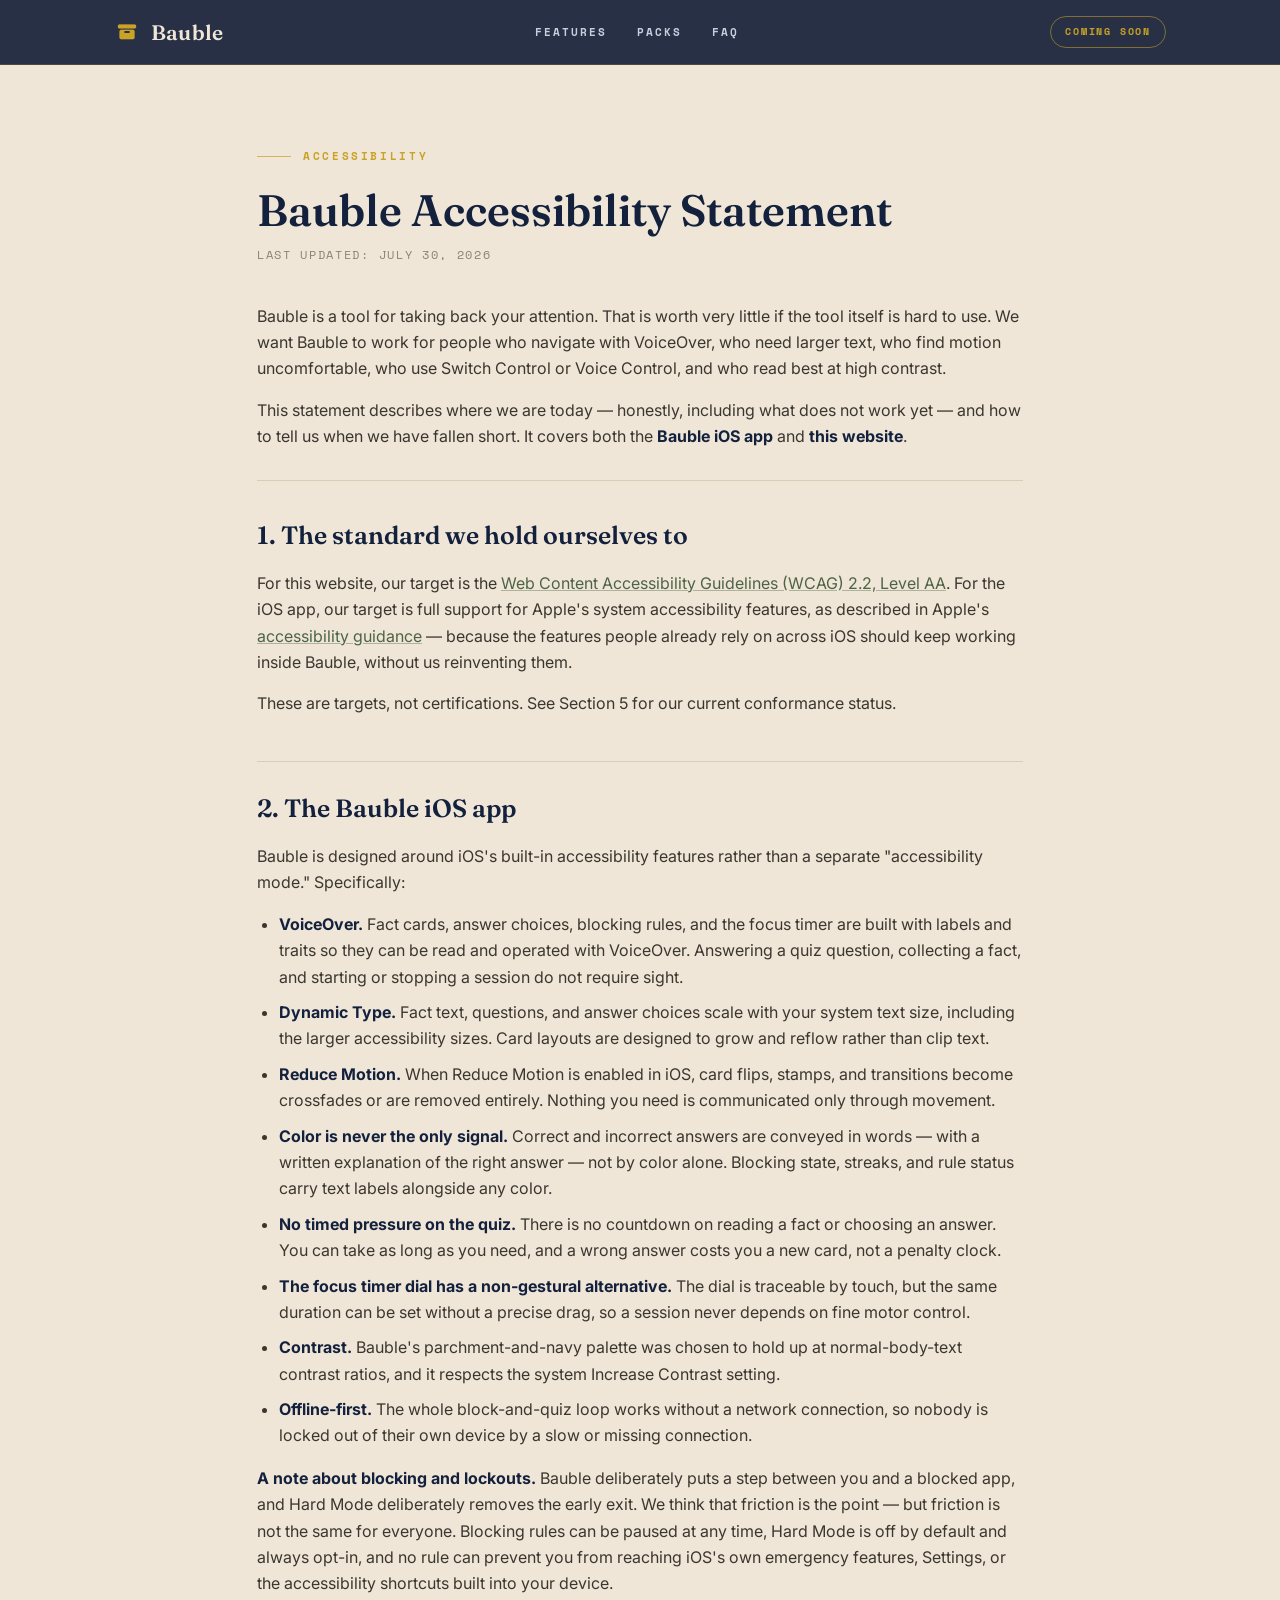
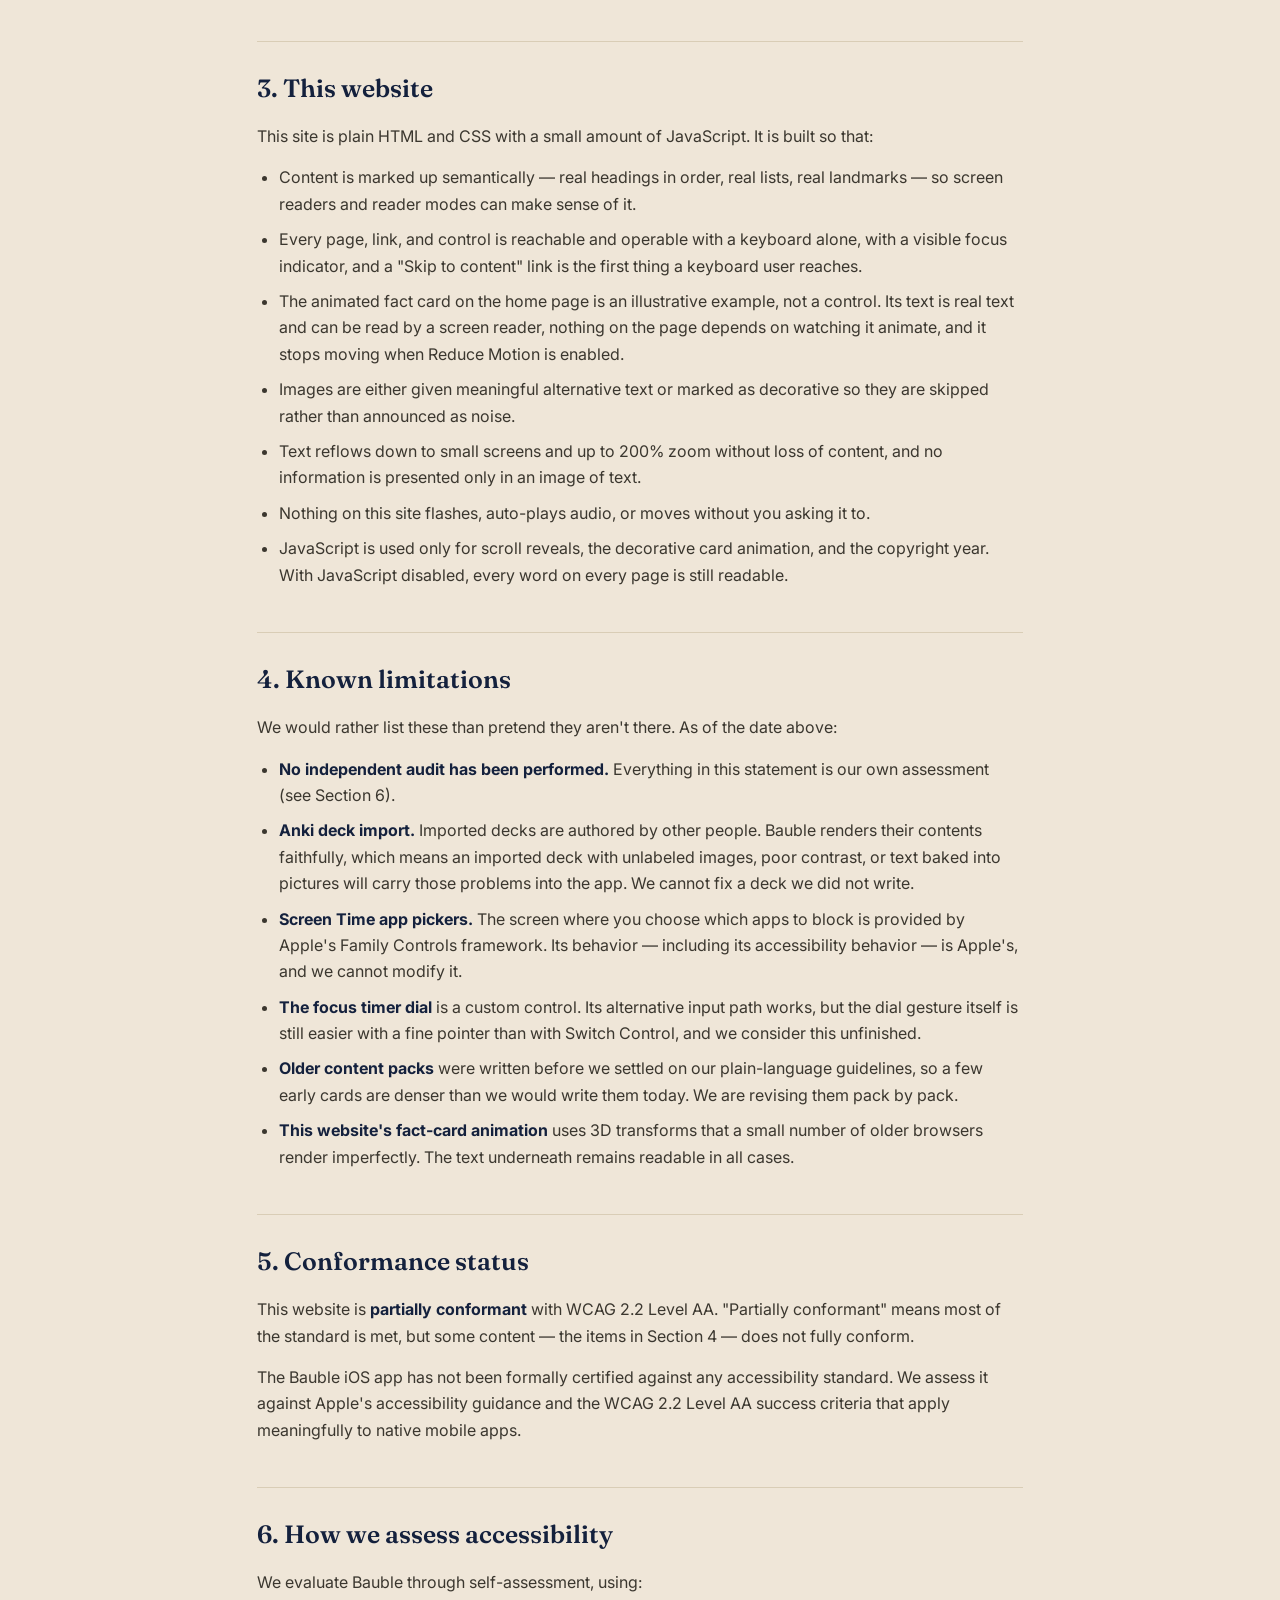
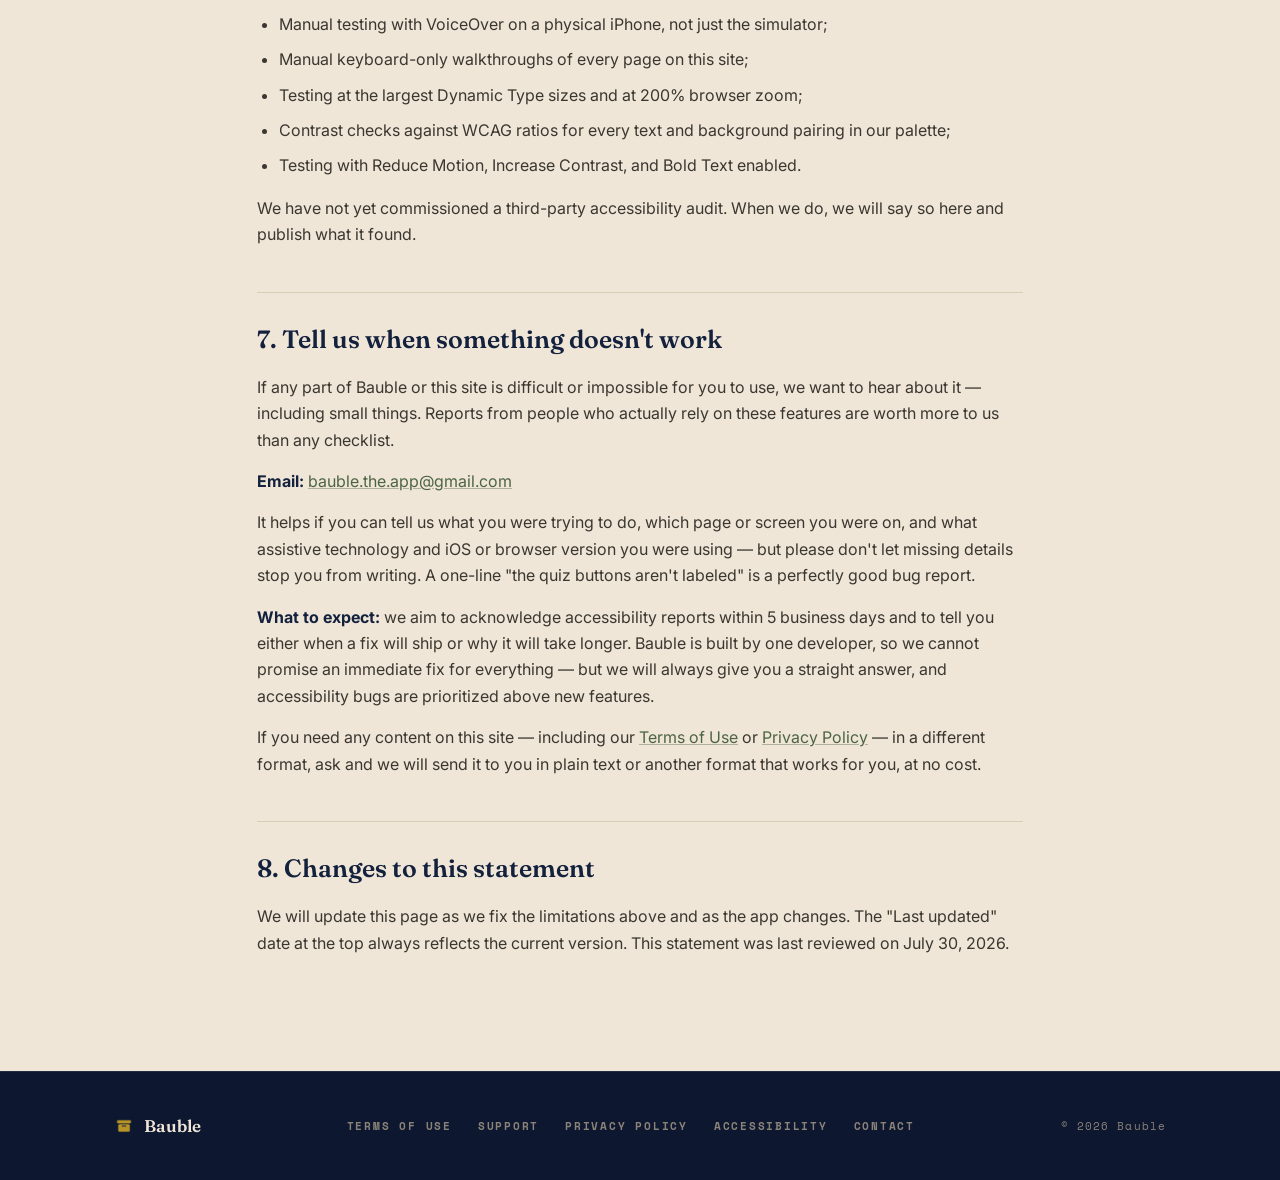
==== accessibility.html @ 909f2399 "Add accessibility statement and site-wide keyboard access Add accessibility.html: a WCAG 2.2 AA stat" ====
<!DOCTYPE html>
<html lang="en">
<head>
  <meta charset="UTF-8">
  <meta name="viewport" content="width=device-width, initial-scale=1.0">
  <title>Accessibility Statement — Bauble</title>
  <meta name="description" content="Accessibility Statement for the Bauble iOS app and website.">
  <meta name="theme-color" content="#14213D">
  <link rel="icon" type="image/png" href="assets/app-icon.png">
  <link rel="apple-touch-icon" href="assets/apple-touch-icon.png">
  <link rel="preconnect" href="https://fonts.googleapis.com">
  <link rel="preconnect" href="https://fonts.gstatic.com" crossorigin>
  <link href="https://fonts.googleapis.com/css2?family=Fraunces:ital,opsz,wght@0,9..144,500;0,9..144,600;1,9..144,500&family=Inter:wght@400;500;600&family=Space+Mono:wght@400;700&display=swap" rel="stylesheet">
  <link rel="stylesheet" href="styles.css">
</head>
<body class="legal-page">

  <a class="skip-link" href="#main">Skip to content</a>

  <nav class="site-nav">
    <div class="container">
      <a class="brand" href="index.html">
        <img src="assets/wordmark.png" alt="">
        <span>Bauble</span>
      </a>
      <div class="nav-links">
        <a href="index.html#features">Features</a>
        <a href="index.html#packs">Packs</a>
        <a href="index.html#faq">FAQ</a>
      </div>
      <span class="pill">Coming soon</span>
    </div>
  </nav>

  <main class="legal-doc" id="main" tabindex="-1">
    <span class="eyebrow">Accessibility</span>
    <h1>Bauble Accessibility Statement</h1>
    <p class="effective">Last updated: July 30, 2026</p>
    <p>Bauble is a tool for taking back your attention. That is worth very little if the tool itself is hard to use. We want Bauble to work for people who navigate with VoiceOver, who need larger text, who find motion uncomfortable, who use Switch Control or Voice Control, and who read best at high contrast.</p>
    <p>This statement describes where we are today — honestly, including what does not work yet — and how to tell us when we have fallen short. It covers both the <strong>Bauble iOS app</strong> and <strong>this website</strong>.</p>
    <hr>

    <h2>1. The standard we hold ourselves to</h2>
    <p>For this website, our target is the <a href="https://www.w3.org/TR/WCAG22/">Web Content Accessibility Guidelines (WCAG) 2.2, Level AA</a>. For the iOS app, our target is full support for Apple's system accessibility features, as described in Apple's <a href="https://developer.apple.com/accessibility/">accessibility guidance</a> — because the features people already rely on across iOS should keep working inside Bauble, without us reinventing them.</p>
    <p>These are targets, not certifications. See Section 5 for our current conformance status.</p>

    <h2>2. The Bauble iOS app</h2>
    <p>Bauble is designed around iOS's built-in accessibility features rather than a separate "accessibility mode." Specifically:</p>
    <ul>
      <li><strong>VoiceOver.</strong> Fact cards, answer choices, blocking rules, and the focus timer are built with labels and traits so they can be read and operated with VoiceOver. Answering a quiz question, collecting a fact, and starting or stopping a session do not require sight.</li>
      <li><strong>Dynamic Type.</strong> Fact text, questions, and answer choices scale with your system text size, including the larger accessibility sizes. Card layouts are designed to grow and reflow rather than clip text.</li>
      <li><strong>Reduce Motion.</strong> When Reduce Motion is enabled in iOS, card flips, stamps, and transitions become crossfades or are removed entirely. Nothing you need is communicated only through movement.</li>
      <li><strong>Color is never the only signal.</strong> Correct and incorrect answers are conveyed in words — with a written explanation of the right answer — not by color alone. Blocking state, streaks, and rule status carry text labels alongside any color.</li>
      <li><strong>No timed pressure on the quiz.</strong> There is no countdown on reading a fact or choosing an answer. You can take as long as you need, and a wrong answer costs you a new card, not a penalty clock.</li>
      <li><strong>The focus timer dial has a non-gestural alternative.</strong> The dial is traceable by touch, but the same duration can be set without a precise drag, so a session never depends on fine motor control.</li>
      <li><strong>Contrast.</strong> Bauble's parchment-and-navy palette was chosen to hold up at normal-body-text contrast ratios, and it respects the system Increase Contrast setting.</li>
      <li><strong>Offline-first.</strong> The whole block-and-quiz loop works without a network connection, so nobody is locked out of their own device by a slow or missing connection.</li>
    </ul>
    <p><strong>A note about blocking and lockouts.</strong> Bauble deliberately puts a step between you and a blocked app, and Hard Mode deliberately removes the early exit. We think that friction is the point — but friction is not the same for everyone. Blocking rules can be paused at any time, Hard Mode is off by default and always opt-in, and no rule can prevent you from reaching iOS's own emergency features, Settings, or the accessibility shortcuts built into your device.</p>

    <h2>3. This website</h2>
    <p>This site is plain HTML and CSS with a small amount of JavaScript. It is built so that:</p>
    <ul>
      <li>Content is marked up semantically — real headings in order, real lists, real landmarks — so screen readers and reader modes can make sense of it.</li>
      <li>Every page, link, and control is reachable and operable with a keyboard alone, with a visible focus indicator, and a "Skip to content" link is the first thing a keyboard user reaches.</li>
      <li>The animated fact card on the home page is an illustrative example, not a control. Its text is real text and can be read by a screen reader, nothing on the page depends on watching it animate, and it stops moving when Reduce Motion is enabled.</li>
      <li>Images are either given meaningful alternative text or marked as decorative so they are skipped rather than announced as noise.</li>
      <li>Text reflows down to small screens and up to 200% zoom without loss of content, and no information is presented only in an image of text.</li>
      <li>Nothing on this site flashes, auto-plays audio, or moves without you asking it to.</li>
      <li>JavaScript is used only for scroll reveals, the decorative card animation, and the copyright year. With JavaScript disabled, every word on every page is still readable.</li>
    </ul>

    <h2>4. Known limitations</h2>
    <p>We would rather list these than pretend they aren't there. As of the date above:</p>
    <ul>
      <li><strong>No independent audit has been performed.</strong> Everything in this statement is our own assessment (see Section 6).</li>
      <li><strong>Anki deck import.</strong> Imported decks are authored by other people. Bauble renders their contents faithfully, which means an imported deck with unlabeled images, poor contrast, or text baked into pictures will carry those problems into the app. We cannot fix a deck we did not write.</li>
      <li><strong>Screen Time app pickers.</strong> The screen where you choose which apps to block is provided by Apple's Family Controls framework. Its behavior — including its accessibility behavior — is Apple's, and we cannot modify it.</li>
      <li><strong>The focus timer dial</strong> is a custom control. Its alternative input path works, but the dial gesture itself is still easier with a fine pointer than with Switch Control, and we consider this unfinished.</li>
      <li><strong>Older content packs</strong> were written before we settled on our plain-language guidelines, so a few early cards are denser than we would write them today. We are revising them pack by pack.</li>
      <li><strong>This website's fact-card animation</strong> uses 3D transforms that a small number of older browsers render imperfectly. The text underneath remains readable in all cases.</li>
    </ul>

    <h2>5. Conformance status</h2>
    <p>This website is <strong>partially conformant</strong> with WCAG 2.2 Level AA. "Partially conformant" means most of the standard is met, but some content — the items in Section 4 — does not fully conform.</p>
    <p>The Bauble iOS app has not been formally certified against any accessibility standard. We assess it against Apple's accessibility guidance and the WCAG 2.2 Level AA success criteria that apply meaningfully to native mobile apps.</p>

    <h2>6. How we assess accessibility</h2>
    <p>We evaluate Bauble through self-assessment, using:</p>
    <ul>
      <li>Manual testing with VoiceOver on a physical iPhone, not just the simulator;</li>
      <li>Manual keyboard-only walkthroughs of every page on this site;</li>
      <li>Testing at the largest Dynamic Type sizes and at 200% browser zoom;</li>
      <li>Contrast checks against WCAG ratios for every text and background pairing in our palette;</li>
      <li>Testing with Reduce Motion, Increase Contrast, and Bold Text enabled.</li>
    </ul>
    <p>We have not yet commissioned a third-party accessibility audit. When we do, we will say so here and publish what it found.</p>

    <h2>7. Tell us when something doesn't work</h2>
    <p>If any part of Bauble or this site is difficult or impossible for you to use, we want to hear about it — including small things. Reports from people who actually rely on these features are worth more to us than any checklist.</p>
    <p><strong>Email:</strong> <a href="mailto:bauble.the.app@gmail.com">bauble.the.app@gmail.com</a></p>
    <p>It helps if you can tell us what you were trying to do, which page or screen you were on, and what assistive technology and iOS or browser version you were using — but please don't let missing details stop you from writing. A one-line "the quiz buttons aren't labeled" is a perfectly good bug report.</p>
    <p><strong>What to expect:</strong> we aim to acknowledge accessibility reports within 5 business days and to tell you either when a fix will ship or why it will take longer. Bauble is built by one developer, so we cannot promise an immediate fix for everything — but we will always give you a straight answer, and accessibility bugs are prioritized above new features.</p>
    <p>If you need any content on this site — including our <a href="terms.html">Terms of Use</a> or <a href="privacy.html">Privacy Policy</a> — in a different format, ask and we will send it to you in plain text or another format that works for you, at no cost.</p>

    <h2>8. Changes to this statement</h2>
    <p>We will update this page as we fix the limitations above and as the app changes. The "Last updated" date at the top always reflects the current version. This statement was last reviewed on July 30, 2026.</p>
  </main>

  <footer class="site-footer">
    <div class="container">
      <div class="footer-brand">
        <img src="assets/wordmark.png" alt="">
        <span>Bauble</span>
      </div>
      <div class="footer-links">
        <a href="terms.html">Terms of Use</a>
        <a href="support.html">Support</a>
        <a href="privacy.html">Privacy Policy</a>
        <a href="accessibility.html">Accessibility</a>
        <a href="mailto:bauble.the.app@gmail.com">Contact</a>
      </div>
      <span class="footer-copy">&copy; 2026 Bauble</span>
    </div>
  </footer>

</body>
</html>
---- styles.css ----
/* ============================================================
   Bauble — card system
   Palette (exact tokens from the app spec):
   ink-navy #14213D · parchment #EFE6D8 · gold #C9A227
   moss #4C6444 · ember #E1603D · ash #8B8378
   ============================================================ */

:root {
  --ink-navy: #14213D;
  --ink-deep: #0D1730;
  --parchment: #EFE6D8;
  --parchment-bright: #F6EFE3;
  --parchment-line: #D9CDB6;
  --gold: #C9A227;
  --gold-soft: rgba(201, 162, 39, 0.14);
  --moss: #4C6444;
  --ember: #E1603D;
  --ash: #8B8378;
  --ink-text: #232323;
  --navy-text: #C8CEDD;

  --font-display: "Fraunces", "Iowan Old Style", Georgia, serif;
  --font-body: "Inter", -apple-system, "Helvetica Neue", sans-serif;
  --font-mono: "Space Mono", "SF Mono", Menlo, monospace;

  --container: 1100px;
  --radius: 10px;
  --shadow-card: 0 1px 2px rgba(20, 33, 61, 0.10), 0 10px 30px -12px rgba(20, 33, 61, 0.25);
  --shadow-lift: 0 2px 4px rgba(20, 33, 61, 0.12), 0 22px 44px -16px rgba(20, 33, 61, 0.35);
}

* { margin: 0; padding: 0; box-sizing: border-box; }

html { scroll-behavior: smooth; }

body {
  font-family: var(--font-body);
  font-size: 17px;
  line-height: 1.65;
  color: var(--ink-text);
  background: var(--parchment);
  -webkit-font-smoothing: antialiased;
  overflow-x: hidden;
}

img { max-width: 100%; display: block; }
a { color: inherit; }

.container {
  max-width: var(--container);
  margin: 0 auto;
  padding: 0 24px;
}

/* ---------- keyboard access ---------- */
:focus-visible {
  outline: 2px solid var(--gold);
  outline-offset: 3px;
  border-radius: 3px;
}

.skip-link {
  position: absolute;
  left: 16px;
  top: -100px;
  z-index: 100;
  padding: 10px 18px;
  background: var(--ink-navy);
  color: var(--parchment-bright);
  font-family: var(--font-mono);
  font-size: 12px;
  font-weight: 700;
  letter-spacing: 0.14em;
  text-transform: uppercase;
  text-decoration: none;
  border-radius: var(--radius);
  transition: top 0.15s ease;
}
.skip-link:focus { top: 16px; }

/* ---------- museum-tag utility labels ---------- */
.tag {
  font-family: var(--font-mono);
  font-size: 11px;
  font-weight: 700;
  letter-spacing: 0.22em;
  text-transform: uppercase;
}

.eyebrow {
  display: inline-flex;
  align-items: center;
  gap: 12px;
  font-family: var(--font-mono);
  font-size: 11px;
  font-weight: 700;
  letter-spacing: 0.24em;
  text-transform: uppercase;
  color: var(--gold);
}
.eyebrow::before {
  content: "";
  width: 34px;
  height: 1px;
  background: var(--gold);
  opacity: 0.7;
}

/* ---------- paper grain ---------- */
.grain {
  position: relative;
}
.grain::before {
  content: "";
  position: absolute;
  inset: 0;
  pointer-events: none;
  opacity: 0.5;
  background-image: url("data:image/svg+xml,%3Csvg xmlns='http://www.w3.org/2000/svg' width='140' height='140'%3E%3Cfilter id='n'%3E%3CfeTurbulence type='fractalNoise' baseFrequency='0.9' numOctaves='2'/%3E%3CfeColorMatrix values='0 0 0 0 0.5 0 0 0 0 0.45 0 0 0 0 0.35 0 0 0 0.05 0'/%3E%3C/filter%3E%3Crect width='140' height='140' filter='url(%23n)'/%3E%3C/svg%3E");
}
.grain > * { position: relative; }

/* ============================================================
   NAV
   ============================================================ */
.site-nav {
  position: sticky;
  top: 0;
  z-index: 50;
  background: rgba(13, 23, 48, 0.88);
  backdrop-filter: blur(14px);
  -webkit-backdrop-filter: blur(14px);
  border-bottom: 1px solid rgba(201, 162, 39, 0.22);
}
.site-nav .container {
  display: flex;
  align-items: center;
  justify-content: space-between;
  height: 64px;
}
.brand {
  display: flex;
  align-items: center;
  gap: 11px;
  text-decoration: none;
}
.brand img { width: 26px; height: 26px; }
.brand span {
  font-family: var(--font-display);
  font-weight: 600;
  font-size: 21px;
  color: var(--parchment);
  letter-spacing: 0.01em;
}
.nav-links {
  display: flex;
  gap: 30px;
  align-items: center;
}
.nav-links a {
  font-family: var(--font-mono);
  font-size: 11px;
  font-weight: 700;
  letter-spacing: 0.18em;
  text-transform: uppercase;
  text-decoration: none;
  color: var(--navy-text);
  padding: 4px 0;
  position: relative;
}
.nav-links a::after {
  content: "";
  position: absolute;
  left: 0; bottom: 0;
  width: 100%;
  height: 1px;
  background: var(--gold);
  transform: scaleX(0);
  transform-origin: left;
  transition: transform 0.28s ease;
}
.nav-links a:hover { color: var(--parchment); }
.nav-links a:hover::after { transform: scaleX(1); }

.pill {
  font-family: var(--font-mono);
  font-size: 10px;
  font-weight: 700;
  letter-spacing: 0.18em;
  text-transform: uppercase;
  color: var(--gold);
  border: 1px solid rgba(201, 162, 39, 0.55);
  border-radius: 999px;
  padding: 7px 14px;
  white-space: nowrap;
}

@media (max-width: 760px) {
  .nav-links { display: none; }
}

/* ============================================================
   HERO
   ============================================================ */
.hero {
  background:
    radial-gradient(1100px 520px at 78% -10%, rgba(201, 162, 39, 0.13), transparent 60%),
    radial-gradient(900px 500px at 8% 110%, rgba(76, 100, 68, 0.18), transparent 60%),
    linear-gradient(180deg, var(--ink-deep) 0%, var(--ink-navy) 100%);
  color: var(--parchment);
  overflow: hidden;
}
.hero .container {
  display: grid;
  grid-template-columns: minmax(0, 1.05fr) minmax(0, 0.95fr);
  gap: 56px;
  align-items: center;
  padding-top: 92px;
  padding-bottom: 110px;
}
.hero h1 {
  font-family: var(--font-display);
  font-size: clamp(38px, 5.2vw, 60px);
  font-weight: 600;
  line-height: 1.08;
  letter-spacing: -0.015em;
  margin: 22px 0 20px;
}
.hero h1 em {
  font-style: italic;
  color: var(--gold);
}
.hero .lede {
  font-size: 18px;
  line-height: 1.7;
  color: var(--navy-text);
  max-width: 46ch;
  margin-bottom: 32px;
}
.hero-ctas {
  display: flex;
  align-items: center;
  gap: 20px;
  flex-wrap: wrap;
}
.btn-gold {
  display: inline-flex;
  align-items: center;
  gap: 10px;
  font-family: var(--font-mono);
  font-size: 12px;
  font-weight: 700;
  letter-spacing: 0.16em;
  text-transform: uppercase;
  color: var(--ink-navy);
  background: var(--gold);
  border: none;
  border-radius: 6px;
  padding: 15px 24px;
  cursor: default;
  box-shadow: 0 8px 24px -8px rgba(201, 162, 39, 0.5);
}
.btn-ghost {
  font-family: var(--font-mono);
  font-size: 12px;
  font-weight: 700;
  letter-spacing: 0.16em;
  text-transform: uppercase;
  color: var(--parchment);
  text-decoration: none;
  border-bottom: 1px solid rgba(239, 230, 216, 0.35);
  padding-bottom: 3px;
  transition: border-color 0.25s ease, color 0.25s ease;
}
.btn-ghost:hover { border-color: var(--gold); color: var(--gold); }

.hero-footnote {
  margin-top: 26px;
  font-family: var(--font-mono);
  font-size: 11px;
  letter-spacing: 0.14em;
  text-transform: uppercase;
  color: var(--ash);
}

/* ---------- the fact card (signature animation) ---------- */
.card-scene {
  perspective: 1400px;
  justify-self: center;
  width: min(400px, 100%);
}
.card-flip {
  position: relative;
  width: 100%;
  transform-style: preserve-3d;
  transition: transform 0.9s cubic-bezier(0.32, 0, 0.15, 1);
}
.card-flip.flipped { transform: rotateY(180deg); }

.card-face {
  backface-visibility: hidden;
  -webkit-backface-visibility: hidden;
  border-radius: var(--radius);
  background:
    linear-gradient(160deg, var(--parchment-bright) 0%, var(--parchment) 78%);
  border: 1px solid var(--parchment-line);
  box-shadow: 0 30px 60px -20px rgba(0, 0, 0, 0.55), 0 2px 6px rgba(0,0,0,0.3);
  padding: 26px 26px 24px;
  color: var(--ink-text);
}
.card-back {
  position: absolute;
  inset: 0;
  transform: rotateY(180deg);
  display: flex;
  flex-direction: column;
  align-items: center;
  justify-content: center;
  gap: 8px;
}

.card-meta {
  display: flex;
  justify-content: space-between;
  align-items: center;
  color: var(--ash);
  margin-bottom: 16px;
}
.card-meta .dot { color: var(--gold); }
.card-face h3 {
  font-family: var(--font-display);
  font-size: 23px;
  font-weight: 600;
  line-height: 1.2;
  margin-bottom: 10px;
  color: var(--ink-navy);
}
.card-face .fact-body {
  font-size: 14.5px;
  line-height: 1.62;
  color: #4A463E;
}
.card-rule {
  height: 1px;
  background: var(--parchment-line);
  margin: 18px 0 14px;
}
.card-face .question {
  font-size: 14px;
  font-weight: 600;
  color: var(--ink-navy);
  margin-bottom: 12px;
}
.choice {
  font-size: 13.5px;
  border: 1px solid var(--parchment-line);
  border-radius: 7px;
  padding: 9px 12px;
  margin-bottom: 8px;
  color: #4A463E;
  background: rgba(255, 255, 255, 0.35);
  transition: border-color 0.3s ease, background 0.3s ease, color 0.3s ease;
}
.choice:last-child { margin-bottom: 0; }
.choice.correct-picked {
  border-color: var(--gold);
  background: var(--gold-soft);
  color: var(--ink-navy);
  font-weight: 600;
}

/* the COLLECTED stamp */
.stamp {
  border: 3px solid var(--gold);
  border-radius: 8px;
  color: var(--gold);
  font-family: var(--font-mono);
  font-weight: 700;
  font-size: 26px;
  letter-spacing: 0.3em;
  text-indent: 0.3em;
  padding: 14px 26px;
  transform: rotate(-7deg) scale(2.4);
  opacity: 0;
  mask-image: url("data:image/svg+xml,%3Csvg xmlns='http://www.w3.org/2000/svg' width='120' height='120'%3E%3Cfilter id='r'%3E%3CfeTurbulence type='fractalNoise' baseFrequency='0.25' numOctaves='3'/%3E%3CfeColorMatrix values='0 0 0 0 0 0 0 0 0 0 0 0 0 0 0 0 0 0 1.6 -0.25'/%3E%3CfeComposite operator='in' in2='SourceGraphic'/%3E%3C/filter%3E%3Crect width='120' height='120' fill='%23fff' filter='url(%23r)'/%3E%3C/svg%3E");
  -webkit-mask-image: url("data:image/svg+xml,%3Csvg xmlns='http://www.w3.org/2000/svg' width='120' height='120'%3E%3Cfilter id='r'%3E%3CfeTurbulence type='fractalNoise' baseFrequency='0.25' numOctaves='3'/%3E%3CfeColorMatrix values='0 0 0 0 0 0 0 0 0 0 0 0 0 0 0 0 0 0 1.6 -0.25'/%3E%3CfeComposite operator='in' in2='SourceGraphic'/%3E%3C/filter%3E%3Crect width='120' height='120' fill='%23fff' filter='url(%23r)'/%3E%3C/svg%3E");
}
.card-flip.flipped .stamp {
  animation: stamp-down 0.5s cubic-bezier(0.2, 1.4, 0.4, 1) 0.55s forwards;
}
@keyframes stamp-down {
  from { transform: rotate(-16deg) scale(2.4); opacity: 0; }
  to   { transform: rotate(-7deg) scale(1); opacity: 1; }
}
.stamp-no {
  font-family: var(--font-mono);
  font-size: 12px;
  letter-spacing: 0.24em;
  text-transform: uppercase;
  color: var(--ash);
  opacity: 0;
  transition: opacity 0.4s ease 1.15s;
}
.card-flip.flipped .stamp-no { opacity: 1; }
.back-unlock {
  margin-top: 18px;
  font-family: var(--font-mono);
  font-size: 12px;
  letter-spacing: 0.18em;
  text-transform: uppercase;
  color: var(--moss);
  opacity: 0;
  transition: opacity 0.4s ease 1.35s;
}
.card-flip.flipped .back-unlock { opacity: 1; }

@media (max-width: 880px) {
  .hero .container {
    grid-template-columns: minmax(0, 1fr);
    gap: 64px;
    padding-top: 64px;
    padding-bottom: 80px;
  }
  .card-scene { justify-self: start; }
}

/* ============================================================
   SECTIONS (shared)
   ============================================================ */
section { padding: 96px 0; }
.section-head { max-width: 640px; margin-bottom: 56px; }
.section-head h2 {
  font-family: var(--font-display);
  font-size: clamp(30px, 3.6vw, 42px);
  font-weight: 600;
  line-height: 1.14;
  letter-spacing: -0.01em;
  color: var(--ink-navy);
  margin: 16px 0 14px;
}
.section-head p {
  color: #5B564C;
  font-size: 17px;
}
.on-dark .section-head h2 { color: var(--parchment); }
.on-dark .section-head p { color: var(--navy-text); }

/* scroll reveal */
.reveal {
  opacity: 0;
  transform: translateY(22px);
  transition: opacity 0.7s ease, transform 0.7s cubic-bezier(0.2, 0.7, 0.3, 1);
  transition-delay: var(--d, 0s);
}
.reveal.revealed { opacity: 1; transform: none; }

/* ============================================================
   HOW IT WORKS
   ============================================================ */
.steps {
  display: grid;
  grid-template-columns: repeat(3, 1fr);
  gap: 22px;
}
.step-card {
  background: var(--parchment-bright);
  border: 1px solid var(--parchment-line);
  border-radius: var(--radius);
  padding: 28px 26px 30px;
  box-shadow: var(--shadow-card);
  transition: transform 0.3s cubic-bezier(0.2, 0.7, 0.3, 1), box-shadow 0.3s ease;
}
.step-card:hover { transform: translateY(-5px); box-shadow: var(--shadow-lift); }
.step-no {
  font-family: var(--font-mono);
  font-size: 11px;
  font-weight: 700;
  letter-spacing: 0.22em;
  color: var(--gold);
  border: 1px solid rgba(201, 162, 39, 0.5);
  border-radius: 4px;
  display: inline-block;
  padding: 4px 9px;
  margin-bottom: 18px;
}
.step-card h3 {
  font-family: var(--font-display);
  font-size: 21px;
  font-weight: 600;
  color: var(--ink-navy);
  margin-bottom: 10px;
}
.step-card p { font-size: 15px; color: #5B564C; }

@media (max-width: 820px) {
  .steps { grid-template-columns: 1fr; }
}

/* ============================================================
   FEATURES
   ============================================================ */
.features { background: var(--parchment-bright); border-top: 1px solid var(--parchment-line); border-bottom: 1px solid var(--parchment-line); }
.feature-grid {
  display: grid;
  grid-template-columns: repeat(4, 1fr);
  gap: 20px;
}
.feature {
  background: var(--parchment);
  border: 1px solid var(--parchment-line);
  border-radius: var(--radius);
  padding: 24px 22px 26px;
  transition: transform 0.3s cubic-bezier(0.2, 0.7, 0.3, 1), box-shadow 0.3s ease;
}
.feature:hover { transform: translateY(-4px); box-shadow: var(--shadow-card); }
.feature .icon {
  width: 40px; height: 40px;
  display: grid;
  place-items: center;
  border: 1px solid var(--parchment-line);
  border-radius: 8px;
  background: var(--parchment-bright);
  color: var(--moss);
  margin-bottom: 16px;
}
.feature .icon svg { width: 20px; height: 20px; }
.feature h3 {
  font-family: var(--font-display);
  font-size: 17.5px;
  font-weight: 600;
  color: var(--ink-navy);
  margin-bottom: 7px;
}
.feature p { font-size: 13.8px; line-height: 1.6; color: #5B564C; }

@media (max-width: 1000px) { .feature-grid { grid-template-columns: repeat(2, 1fr); } }
@media (max-width: 560px)  { .feature-grid { grid-template-columns: 1fr; } }

/* ============================================================
   SPOTLIGHTS (MCAT + Anki)
   ============================================================ */
.spotlight .container {
  display: grid;
  grid-template-columns: minmax(0, 1fr) minmax(0, 1fr);
  gap: 64px;
  align-items: center;
}
.spotlight h2 {
  font-family: var(--font-display);
  font-size: clamp(28px, 3.2vw, 38px);
  font-weight: 600;
  line-height: 1.15;
  color: var(--ink-navy);
  margin: 16px 0 16px;
}
.spotlight .copy p { color: #5B564C; margin-bottom: 16px; }
.spotlight .copy p strong { color: var(--ink-navy); }

.chips { display: flex; flex-wrap: wrap; gap: 8px; margin: 20px 0 4px; }
.chip {
  font-family: var(--font-mono);
  font-size: 10.5px;
  font-weight: 700;
  letter-spacing: 0.14em;
  text-transform: uppercase;
  color: var(--moss);
  border: 1px solid rgba(76, 100, 68, 0.4);
  border-radius: 999px;
  padding: 6px 12px;
  background: rgba(76, 100, 68, 0.07);
}

.mcat-stat {
  display: flex;
  flex-wrap: wrap;
  gap: 24px 36px;
  margin-top: 26px;
  padding-top: 22px;
  border-top: 1px solid var(--parchment-line);
}
.mcat-stat div strong {
  display: block;
  font-family: var(--font-display);
  font-size: 30px;
  font-weight: 600;
  color: var(--ink-navy);
  line-height: 1.1;
}
.mcat-stat div span {
  font-family: var(--font-mono);
  font-size: 10.5px;
  letter-spacing: 0.18em;
  text-transform: uppercase;
  color: var(--ash);
}

/* sample question card */
.sample-card {
  background: var(--parchment-bright);
  border: 1px solid var(--parchment-line);
  border-radius: var(--radius);
  box-shadow: var(--shadow-lift);
  padding: 26px 26px 24px;
  transform: rotate(1.2deg);
  transition: transform 0.35s cubic-bezier(0.2, 0.7, 0.3, 1);
}
.sample-card:hover { transform: rotate(0deg) translateY(-4px); }
.sample-card .card-meta { margin-bottom: 14px; }
.sample-card .question {
  font-family: var(--font-display);
  font-size: 18.5px;
  font-weight: 600;
  line-height: 1.35;
  color: var(--ink-navy);
  margin-bottom: 16px;
}
.sample-card .explain {
  margin-top: 14px;
  padding: 12px 14px;
  border-left: 3px solid var(--moss);
  background: rgba(76, 100, 68, 0.07);
  border-radius: 0 7px 7px 0;
  font-size: 13px;
  line-height: 1.6;
  color: #47523F;
}

/* Anki spotlight — dark */
.anki { background: linear-gradient(180deg, var(--ink-navy) 0%, var(--ink-deep) 100%); color: var(--parchment); }
.anki h2 { color: var(--parchment); }
.anki .copy p { color: var(--navy-text); }
.anki .copy p strong { color: var(--parchment); }
.anki-list { list-style: none; margin-top: 22px; }
.anki-list li {
  display: flex;
  gap: 14px;
  align-items: flex-start;
  padding: 13px 0;
  border-bottom: 1px solid rgba(239, 230, 216, 0.12);
  font-size: 15px;
  color: var(--navy-text);
}
.anki-list li:last-child { border-bottom: none; }
.anki-list li strong { color: var(--parchment); font-weight: 600; }
.anki-list .li-icon { color: var(--gold); flex-shrink: 0; margin-top: 3px; }
.anki-list .li-icon svg { width: 17px; height: 17px; }
.anki-list code {
  font-family: var(--font-mono);
  font-size: 12.5px;
  color: var(--gold);
  background: rgba(201, 162, 39, 0.1);
  border: 1px solid rgba(201, 162, 39, 0.3);
  border-radius: 4px;
  padding: 1px 5px;
}

/* Anki import illustration */
.anki-visual { position: relative; min-height: 360px; }
.apkg-chip {
  position: absolute;
  top: 8px; left: 6%;
  display: inline-flex;
  align-items: center;
  gap: 10px;
  font-family: var(--font-mono);
  font-size: 12px;
  letter-spacing: 0.06em;
  color: var(--parchment);
  background: rgba(239, 230, 216, 0.08);
  border: 1px solid rgba(239, 230, 216, 0.25);
  border-radius: 8px;
  padding: 11px 16px;
  box-shadow: 0 14px 30px -12px rgba(0,0,0,0.5);
}
.apkg-chip svg { width: 16px; height: 16px; color: var(--gold); }
.import-arrow {
  position: absolute;
  top: 74px; left: 16%;
  color: var(--gold);
  opacity: 0.85;
}
.anki-fan { position: absolute; inset: 118px 0 0 0; }
.anki-fan .fan-card {
  position: absolute;
  width: min(300px, 78%);
  background: var(--parchment-bright);
  border: 1px solid var(--parchment-line);
  border-radius: var(--radius);
  padding: 20px 22px;
  color: var(--ink-text);
  box-shadow: 0 24px 44px -16px rgba(0,0,0,0.55);
}
.fan-card .tag { color: var(--ash); display: block; margin-bottom: 8px; }
.fan-card .cloze-line { font-size: 14.5px; line-height: 1.6; color: #4A463E; }
.cloze-gap {
  display: inline-block;
  min-width: 74px;
  border-bottom: 2px solid var(--gold);
  color: var(--gold);
  font-family: var(--font-mono);
  font-size: 12px;
  text-align: center;
  letter-spacing: 0.1em;
}
.fan-1 { left: 0;  top: 0;   transform: rotate(-4deg); z-index: 1; }
.fan-2 { left: 12%; top: 46px; transform: rotate(1.5deg); z-index: 2; }
.fan-3 { left: 24%; top: 96px; transform: rotate(5deg);  z-index: 3; }
.anki-visual .fan-card { transition: transform 0.35s cubic-bezier(0.2, 0.7, 0.3, 1); }
.anki-visual:hover .fan-1 { transform: rotate(-6deg) translateX(-8px); }
.anki-visual:hover .fan-3 { transform: rotate(7deg) translateX(8px); }

@media (max-width: 880px) {
  .spotlight .container { grid-template-columns: minmax(0, 1fr); gap: 48px; }
  .anki-visual { min-height: 330px; }
}

/* ============================================================
   PACK SHELF
   ============================================================ */
.packs-grid {
  display: grid;
  grid-template-columns: repeat(4, 1fr);
  gap: 20px;
}
.pack-card {
  background: var(--parchment-bright);
  border: 1px solid var(--parchment-line);
  border-radius: var(--radius);
  overflow: hidden;
  box-shadow: var(--shadow-card);
  transition: transform 0.3s cubic-bezier(0.2, 0.7, 0.3, 1), box-shadow 0.3s ease;
}
.pack-card:hover { transform: translateY(-6px); box-shadow: var(--shadow-lift); }
.pack-cover {
  margin: 12px 12px 0;
  border: 1px solid var(--parchment-line);
  border-radius: 6px;
  overflow: hidden;
  background: #fff;
}
.pack-cover img {
  width: 100%;
  aspect-ratio: 1 / 1;
  object-fit: cover;
}
.pack-body { padding: 16px 18px 20px; }
.pack-body h3 {
  font-family: var(--font-display);
  font-size: 19px;
  font-weight: 600;
  color: var(--ink-navy);
  margin: 6px 0 6px;
}
.pack-body .tag { color: var(--ash); }
.pack-body p { font-size: 13.5px; line-height: 1.55; color: #5B564C; margin-top: 4px; }

@media (max-width: 1000px) { .packs-grid { grid-template-columns: repeat(2, 1fr); } }
@media (max-width: 560px)  { .packs-grid { grid-template-columns: 1fr; } }

/* ============================================================
   FAQ
   ============================================================ */
.faq { background: var(--parchment-bright); border-top: 1px solid var(--parchment-line); }
.faq-list { max-width: 760px; }
.faq-item {
  border-bottom: 1px solid var(--parchment-line);
}
.faq-item summary {
  cursor: pointer;
  list-style: none;
  display: flex;
  justify-content: space-between;
  align-items: center;
  gap: 20px;
  padding: 20px 4px;
  font-family: var(--font-display);
  font-size: 18px;
  font-weight: 600;
  color: var(--ink-navy);
}
.faq-item summary::-webkit-details-marker { display: none; }
.faq-item summary::after {
  content: "+";
  font-family: var(--font-mono);
  font-size: 18px;
  color: var(--gold);
  transition: transform 0.25s ease;
  flex-shrink: 0;
}
.faq-item[open] summary::after { transform: rotate(45deg); }
.faq-item .faq-a {
  padding: 0 4px 22px;
  font-size: 15px;
  color: #5B564C;
  max-width: 66ch;
}

/* ============================================================
   CLOSING CTA + FOOTER
   ============================================================ */
.closing {
  background:
    radial-gradient(900px 420px at 50% -20%, rgba(201, 162, 39, 0.15), transparent 65%),
    linear-gradient(180deg, var(--ink-navy) 0%, var(--ink-deep) 100%);
  color: var(--parchment);
  text-align: center;
  padding: 110px 0;
}
.closing h2 {
  font-family: var(--font-display);
  font-size: clamp(30px, 4vw, 46px);
  font-weight: 600;
  line-height: 1.12;
  margin: 18px auto 16px;
  max-width: 18ch;
}
.closing p {
  color: var(--navy-text);
  max-width: 52ch;
  margin: 0 auto 34px;
}
.closing .eyebrow { justify-content: center; }
.closing .eyebrow::after {
  content: "";
  width: 34px; height: 1px;
  background: var(--gold);
  opacity: 0.7;
}

.site-footer {
  background: var(--ink-deep);
  color: var(--ash);
  border-top: 1px solid rgba(239, 230, 216, 0.1);
  padding: 40px 0;
}
.site-footer .container {
  display: flex;
  align-items: center;
  justify-content: space-between;
  gap: 20px;
  flex-wrap: wrap;
}
.footer-brand { display: flex; align-items: center; gap: 10px; }
.footer-brand img { width: 20px; height: 20px; opacity: 0.9; }
.footer-brand span {
  font-family: var(--font-display);
  font-size: 17px;
  font-weight: 600;
  color: var(--parchment);
}
.footer-links { display: flex; gap: 26px; flex-wrap: wrap; }
.footer-links a {
  font-family: var(--font-mono);
  font-size: 11px;
  font-weight: 700;
  letter-spacing: 0.16em;
  text-transform: uppercase;
  color: var(--ash);
  text-decoration: none;
  transition: color 0.25s ease;
}
.footer-links a:hover { color: var(--gold); }
.footer-copy {
  font-family: var(--font-mono);
  font-size: 11px;
  letter-spacing: 0.1em;
}

/* ============================================================
   LEGAL DOCUMENT PAGES
   ============================================================ */
.legal-page { background: var(--parchment); }
.legal-doc {
  max-width: 74ch;
  margin: 0 auto;
  padding: 72px 24px 100px;
}
.legal-doc .eyebrow { margin-bottom: 6px; }
.legal-doc h1 {
  font-family: var(--font-display);
  font-size: clamp(32px, 4vw, 44px);
  font-weight: 600;
  line-height: 1.12;
  color: var(--ink-navy);
  margin: 14px 0 10px;
}
.legal-doc .effective {
  font-family: var(--font-mono);
  font-size: 12px;
  letter-spacing: 0.14em;
  text-transform: uppercase;
  color: var(--ash);
  margin-bottom: 38px;
}
.legal-doc h2 {
  font-family: var(--font-display);
  font-size: 25px;
  font-weight: 600;
  color: var(--ink-navy);
  margin: 44px 0 14px;
  padding-top: 26px;
  border-top: 1px solid var(--parchment-line);
}
.legal-doc h3 {
  font-family: var(--font-display);
  font-size: 19px;
  font-weight: 600;
  color: var(--ink-navy);
  margin: 28px 0 10px;
}
.legal-doc p { margin-bottom: 15px; font-size: 16px; color: #3B372F; }
.legal-doc ul { margin: 0 0 16px 22px; }
.legal-doc li { margin-bottom: 9px; font-size: 16px; color: #3B372F; }
.legal-doc strong { color: var(--ink-navy); }
.legal-doc a { color: var(--moss); text-decoration-color: rgba(76,100,68,0.4); }
.legal-doc a:hover { color: var(--gold); }
.legal-doc hr {
  border: none;
  border-top: 1px solid var(--parchment-line);
  margin: 30px 0;
}
.legal-doc hr + h2 { border-top: none; padding-top: 0; margin-top: 34px; }

/* ============================================================
   REDUCED MOTION — crossfades instead of movement,
   matching the app's own accessibility rule
   ============================================================ */
@media (prefers-reduced-motion: reduce) {
  html { scroll-behavior: auto; }
  .reveal { transform: none; transition: opacity 0.5s ease; }
  .card-flip { transition: none; }
  .card-flip.flipped { transform: none; }
  .card-flip.flipped .card-front { visibility: hidden; }
  .card-back { transform: none; visibility: hidden; }
  .card-flip.flipped .card-back { visibility: visible; }
  .card-flip.flipped .stamp { animation: none; opacity: 1; transform: rotate(-7deg) scale(1); }
  .step-card:hover, .feature:hover, .pack-card:hover,
  .sample-card:hover, .card-flip, .fan-card { transform: none !important; }
  .anki-visual:hover .fan-1, .anki-visual:hover .fan-3 { transform: none; }
  * { animation-duration: 0.01ms !important; transition-duration: 0.2s !important; }
}
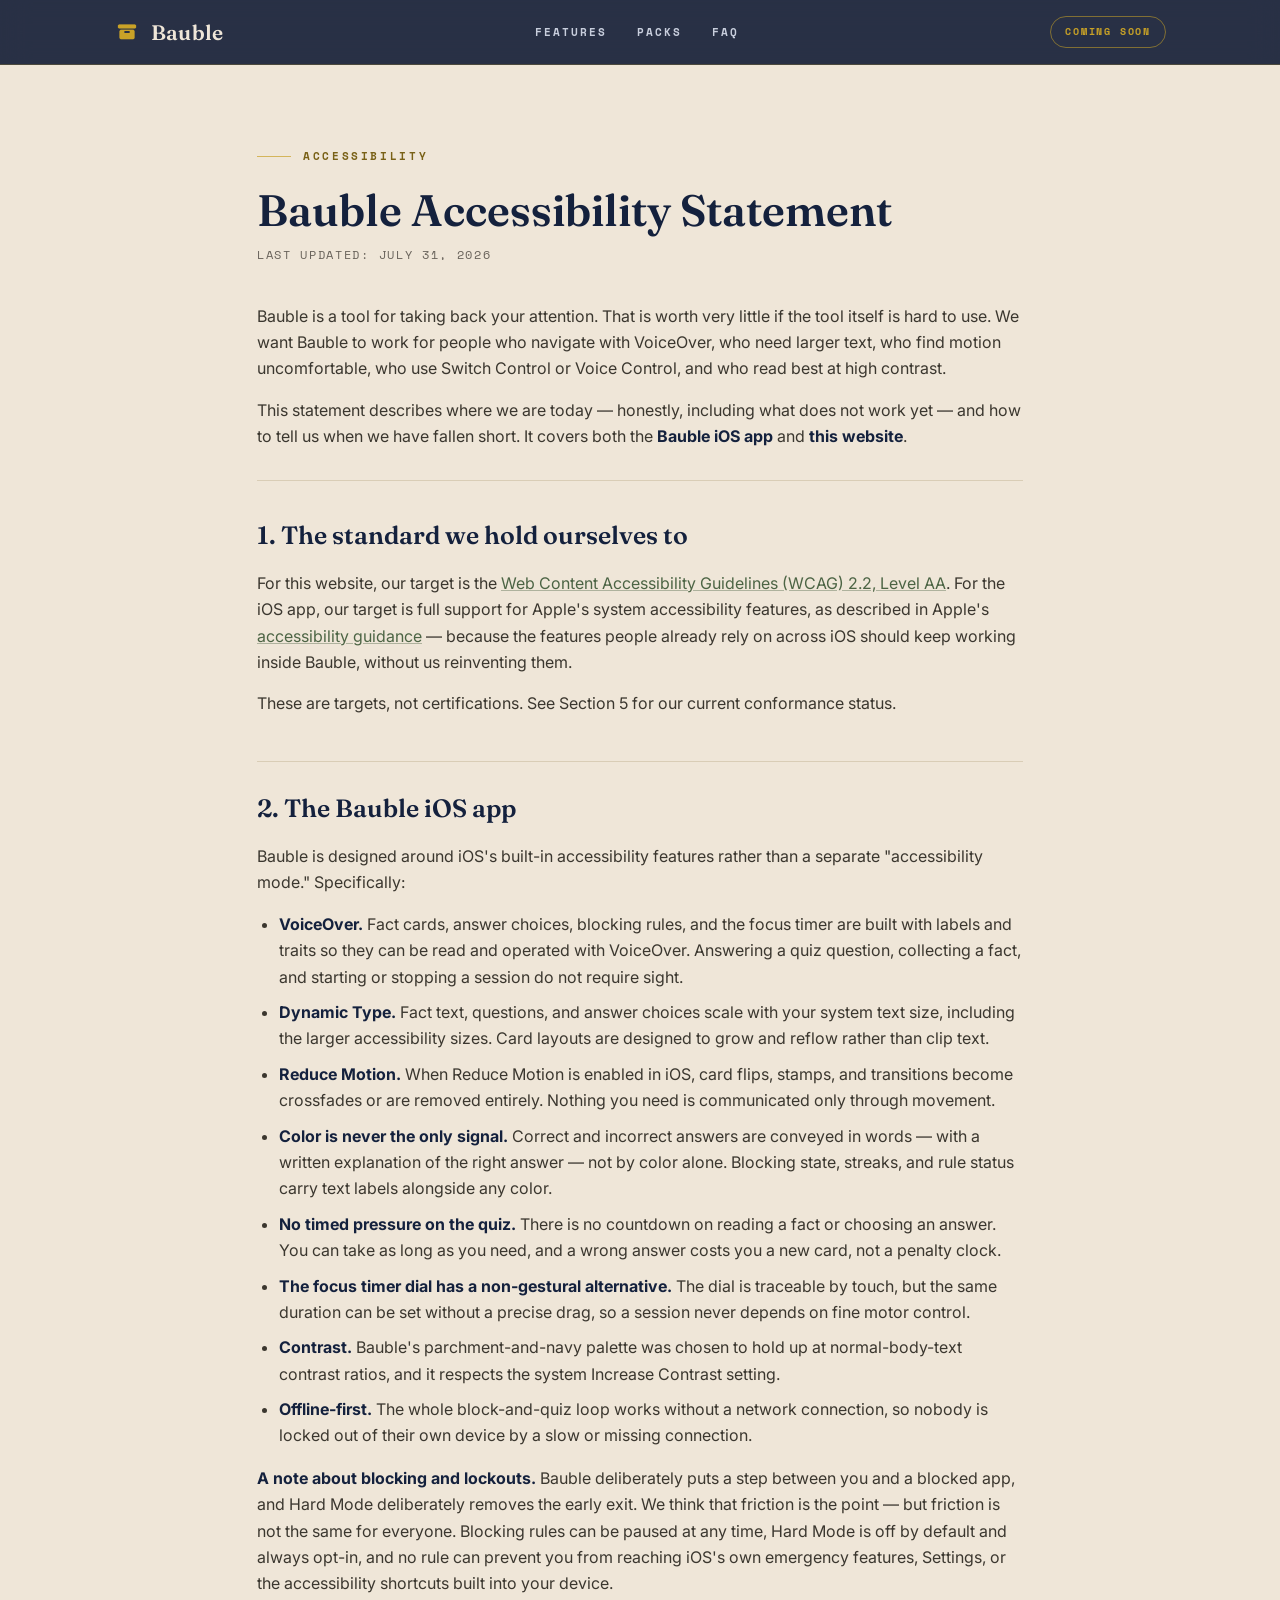
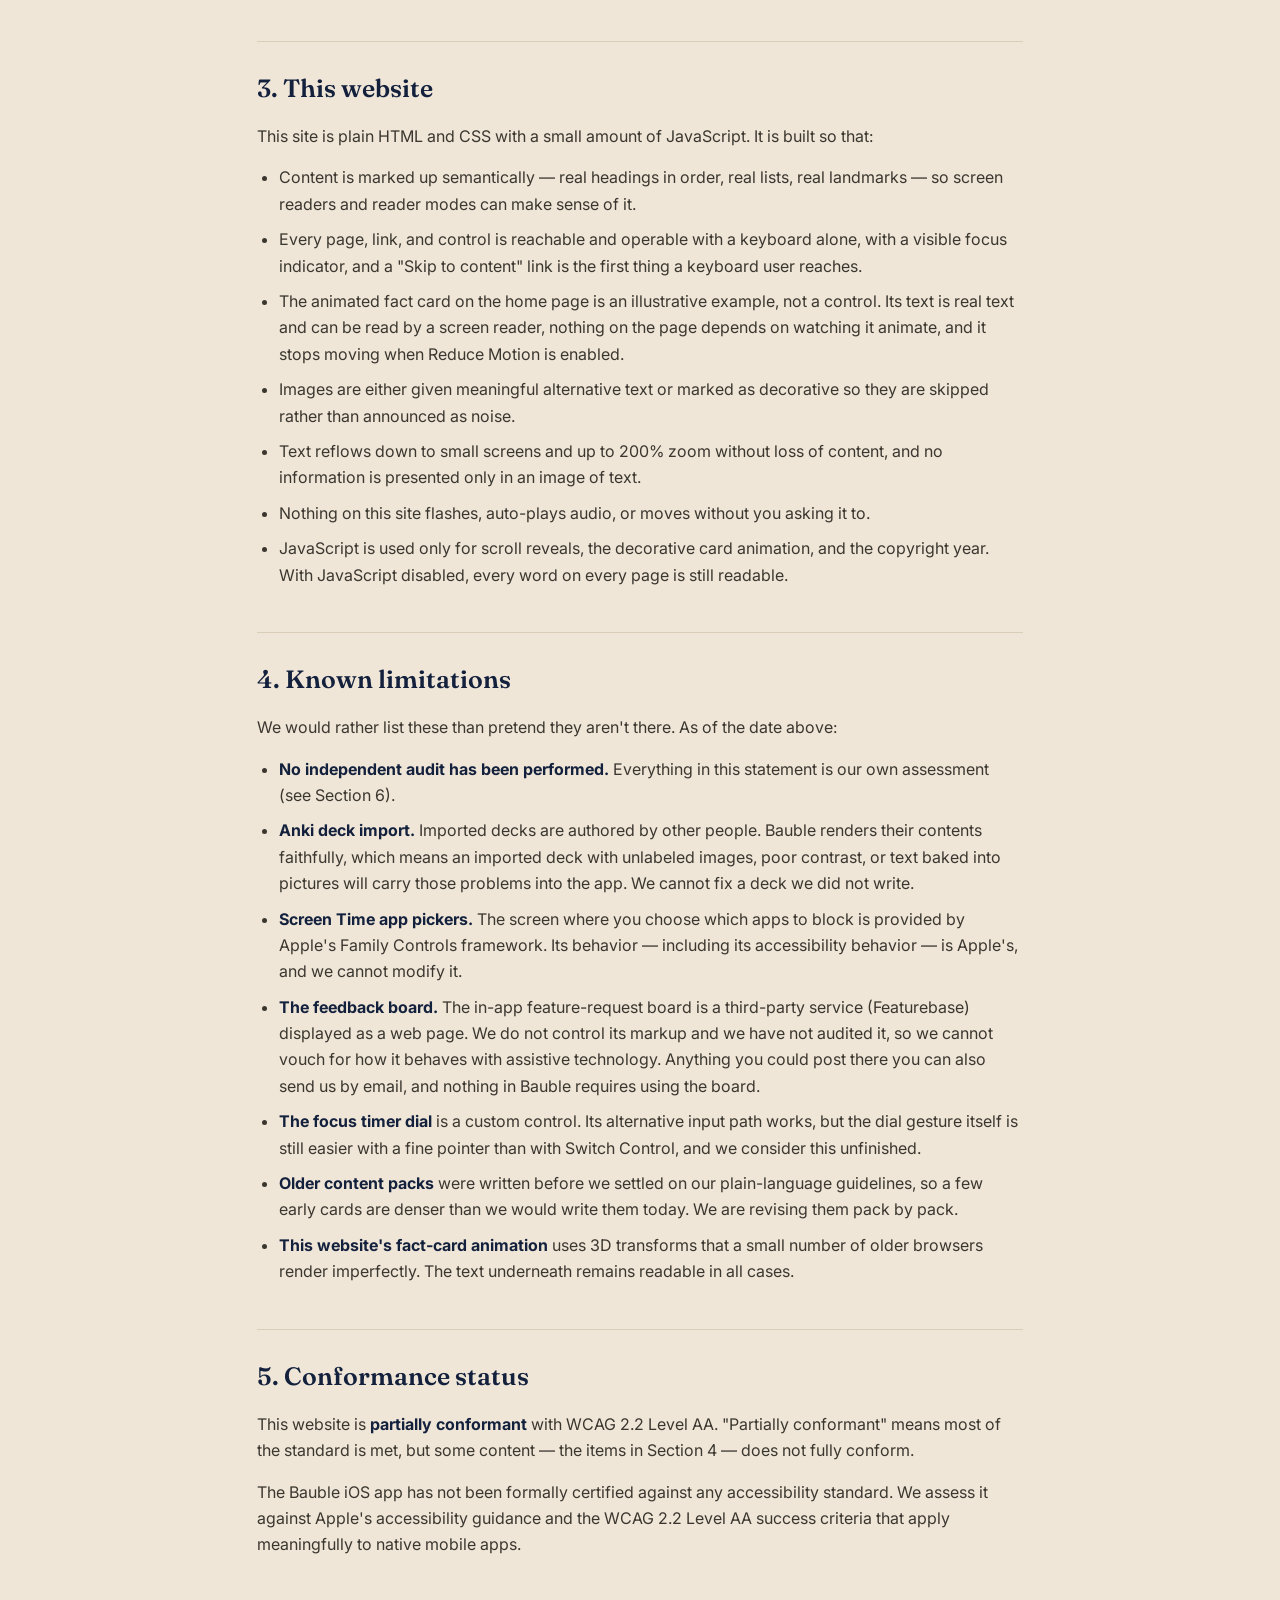
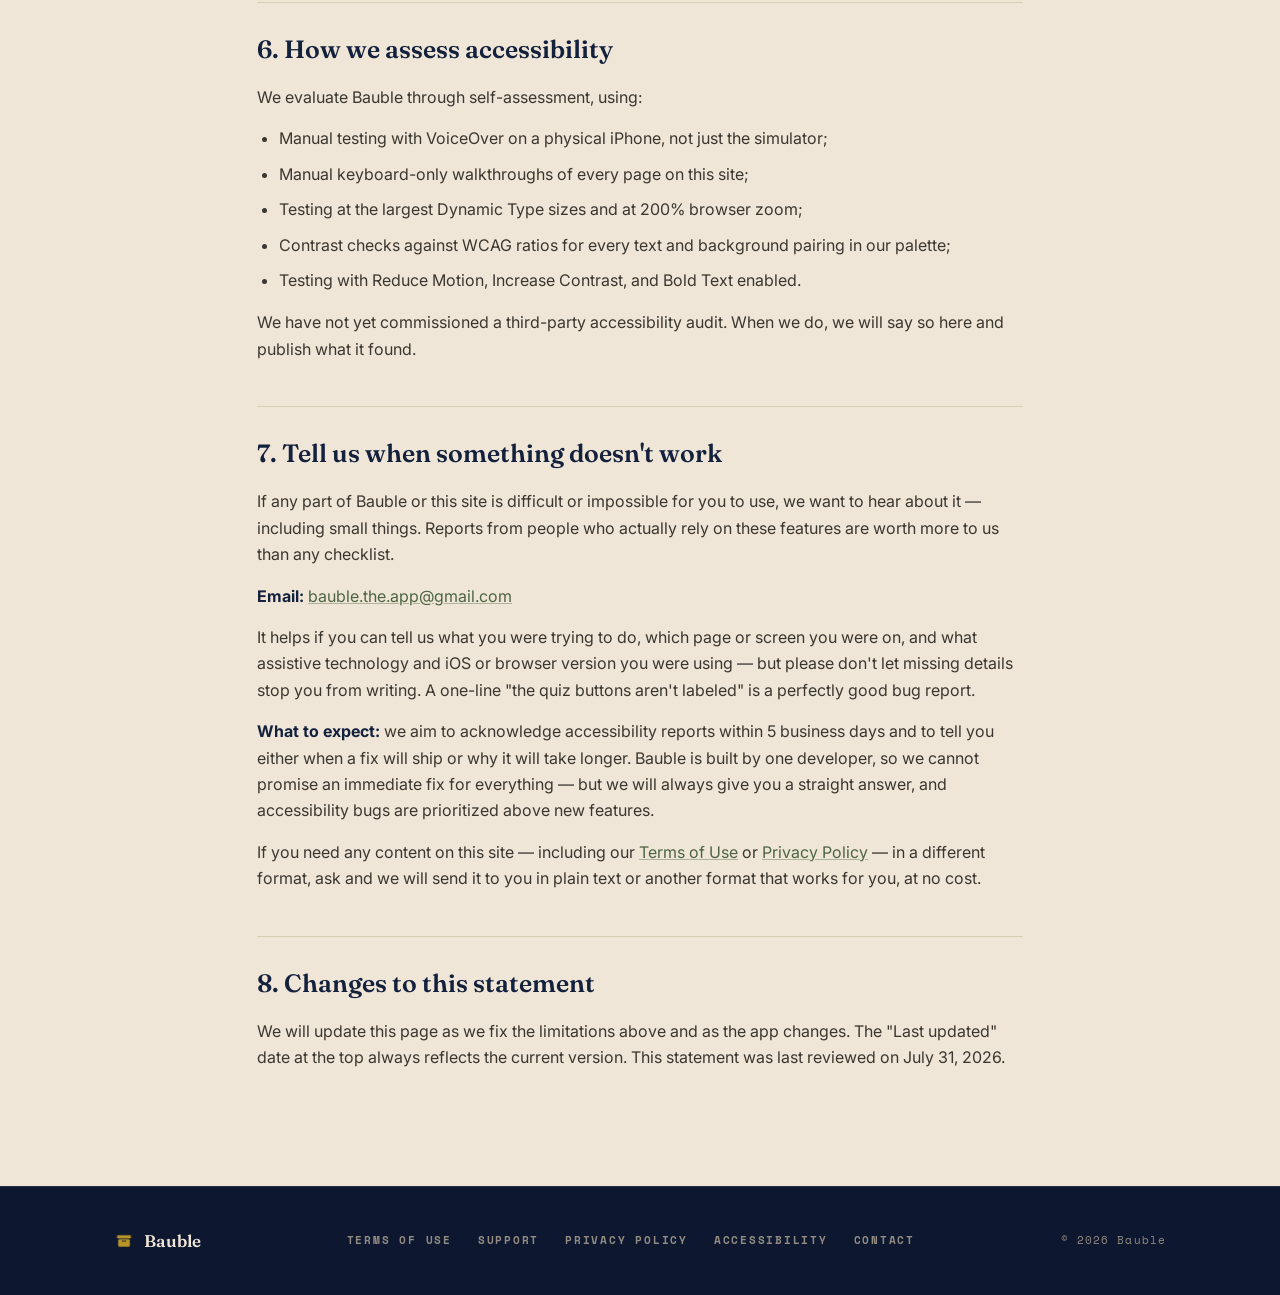
==== commit bf90080b: "Fix accessibility defects the statement had claimed were already handled The statement published in " ====
--- a/accessibility.html
+++ b/accessibility.html
@@ -35,7 +35,7 @@
   <main class="legal-doc" id="main" tabindex="-1">
     <span class="eyebrow">Accessibility</span>
     <h1>Bauble Accessibility Statement</h1>
-    <p class="effective">Last updated: July 30, 2026</p>
+    <p class="effective">Last updated: July 31, 2026</p>
     <p>Bauble is a tool for taking back your attention. That is worth very little if the tool itself is hard to use. We want Bauble to work for people who navigate with VoiceOver, who need larger text, who find motion uncomfortable, who use Switch Control or Voice Control, and who read best at high contrast.</p>
     <p>This statement describes where we are today — honestly, including what does not work yet — and how to tell us when we have fallen short. It covers both the <strong>Bauble iOS app</strong> and <strong>this website</strong>.</p>
     <hr>
@@ -76,6 +76,7 @@
       <li><strong>No independent audit has been performed.</strong> Everything in this statement is our own assessment (see Section 6).</li>
       <li><strong>Anki deck import.</strong> Imported decks are authored by other people. Bauble renders their contents faithfully, which means an imported deck with unlabeled images, poor contrast, or text baked into pictures will carry those problems into the app. We cannot fix a deck we did not write.</li>
       <li><strong>Screen Time app pickers.</strong> The screen where you choose which apps to block is provided by Apple's Family Controls framework. Its behavior — including its accessibility behavior — is Apple's, and we cannot modify it.</li>
+      <li><strong>The feedback board.</strong> The in-app feature-request board is a third-party service (Featurebase) displayed as a web page. We do not control its markup and we have not audited it, so we cannot vouch for how it behaves with assistive technology. Anything you could post there you can also send us by email, and nothing in Bauble requires using the board.</li>
       <li><strong>The focus timer dial</strong> is a custom control. Its alternative input path works, but the dial gesture itself is still easier with a fine pointer than with Switch Control, and we consider this unfinished.</li>
       <li><strong>Older content packs</strong> were written before we settled on our plain-language guidelines, so a few early cards are denser than we would write them today. We are revising them pack by pack.</li>
       <li><strong>This website's fact-card animation</strong> uses 3D transforms that a small number of older browsers render imperfectly. The text underneath remains readable in all cases.</li>
@@ -104,7 +105,7 @@
     <p>If you need any content on this site — including our <a href="terms.html">Terms of Use</a> or <a href="privacy.html">Privacy Policy</a> — in a different format, ask and we will send it to you in plain text or another format that works for you, at no cost.</p>
 
     <h2>8. Changes to this statement</h2>
-    <p>We will update this page as we fix the limitations above and as the app changes. The "Last updated" date at the top always reflects the current version. This statement was last reviewed on July 30, 2026.</p>
+    <p>We will update this page as we fix the limitations above and as the app changes. The "Last updated" date at the top always reflects the current version. This statement was last reviewed on July 31, 2026.</p>
   </main>
 
   <footer class="site-footer">
--- a/styles.css
+++ b/styles.css
@@ -13,9 +13,14 @@
   --parchment-line: #D9CDB6;
   --gold: #C9A227;
   --gold-soft: rgba(201, 162, 39, 0.14);
+  /* Gold reads at 6.6:1 on navy but only 2.0:1 on parchment, so text-on-light
+     uses a darkened gold; --gold stays for dark grounds, rules, and icons. */
+  --gold-text: #796117;
   --moss: #4C6444;
   --ember: #E1603D;
-  --ash: #8B8378;
+  /* Muted greys, split by ground so both clear 4.5:1 for small text. */
+  --ash: #69635B;
+  --ash-on-dark: #938C82;
   --ink-text: #232323;
   --navy-text: #C8CEDD;
 
@@ -96,8 +101,10 @@
   font-weight: 700;
   letter-spacing: 0.24em;
   text-transform: uppercase;
-  color: var(--gold);
-}
+  color: var(--gold-text);
+}
+/* on the dark grounds the full gold has plenty of contrast */
+.hero .eyebrow, .closing .eyebrow, .anki .eyebrow { color: var(--gold); }
 .eyebrow::before {
   content: "";
   width: 34px;
@@ -280,7 +287,7 @@
   font-size: 11px;
   letter-spacing: 0.14em;
   text-transform: uppercase;
-  color: var(--ash);
+  color: var(--ash-on-dark);
 }
 
 /* ---------- the fact card (signature animation) ---------- */
@@ -327,7 +334,7 @@
   margin-bottom: 16px;
 }
 .card-meta .dot { color: var(--gold); }
-.card-face h3 {
+.card-face .card-title {
   font-family: var(--font-display);
   font-size: 23px;
   font-weight: 600;
@@ -371,9 +378,9 @@
 
 /* the COLLECTED stamp */
 .stamp {
-  border: 3px solid var(--gold);
+  border: 3px solid var(--gold-text);
   border-radius: 8px;
-  color: var(--gold);
+  color: var(--gold-text);
   font-family: var(--font-mono);
   font-weight: 700;
   font-size: 26px;
@@ -445,14 +452,16 @@
 .on-dark .section-head h2 { color: var(--parchment); }
 .on-dark .section-head p { color: var(--navy-text); }
 
-/* scroll reveal */
-.reveal {
+/* Scroll reveal. Scoped to .js — which the page sets on <html> before paint —
+   so that without JavaScript the content is simply visible rather than stuck
+   at opacity 0 with nothing left to reveal it. */
+.js .reveal {
   opacity: 0;
   transform: translateY(22px);
   transition: opacity 0.7s ease, transform 0.7s cubic-bezier(0.2, 0.7, 0.3, 1);
   transition-delay: var(--d, 0s);
 }
-.reveal.revealed { opacity: 1; transform: none; }
+.js .reveal.revealed { opacity: 1; transform: none; }
 
 /* ============================================================
    HOW IT WORKS
@@ -476,7 +485,7 @@
   font-size: 11px;
   font-weight: 700;
   letter-spacing: 0.22em;
-  color: var(--gold);
+  color: var(--gold-text);
   border: 1px solid rgba(201, 162, 39, 0.5);
   border-radius: 4px;
   display: inline-block;
@@ -695,8 +704,8 @@
 .cloze-gap {
   display: inline-block;
   min-width: 74px;
-  border-bottom: 2px solid var(--gold);
-  color: var(--gold);
+  border-bottom: 2px solid var(--gold-text);
+  color: var(--gold-text);
   font-family: var(--font-mono);
   font-size: 12px;
   text-align: center;
@@ -783,7 +792,7 @@
   content: "+";
   font-family: var(--font-mono);
   font-size: 18px;
-  color: var(--gold);
+  color: var(--gold-text);
   transition: transform 0.25s ease;
   flex-shrink: 0;
 }
@@ -829,7 +838,7 @@
 
 .site-footer {
   background: var(--ink-deep);
-  color: var(--ash);
+  color: var(--ash-on-dark);
   border-top: 1px solid rgba(239, 230, 216, 0.1);
   padding: 40px 0;
 }
@@ -855,7 +864,7 @@
   font-weight: 700;
   letter-spacing: 0.16em;
   text-transform: uppercase;
-  color: var(--ash);
+  color: var(--ash-on-dark);
   text-decoration: none;
   transition: color 0.25s ease;
 }
@@ -913,7 +922,7 @@
 .legal-doc li { margin-bottom: 9px; font-size: 16px; color: #3B372F; }
 .legal-doc strong { color: var(--ink-navy); }
 .legal-doc a { color: var(--moss); text-decoration-color: rgba(76,100,68,0.4); }
-.legal-doc a:hover { color: var(--gold); }
+.legal-doc a:hover { color: var(--gold-text); }
 .legal-doc hr {
   border: none;
   border-top: 1px solid var(--parchment-line);
@@ -927,7 +936,7 @@
    ============================================================ */
 @media (prefers-reduced-motion: reduce) {
   html { scroll-behavior: auto; }
-  .reveal { transform: none; transition: opacity 0.5s ease; }
+  .js .reveal { transform: none; transition: opacity 0.5s ease; }
   .card-flip { transition: none; }
   .card-flip.flipped { transform: none; }
   .card-flip.flipped .card-front { visibility: hidden; }
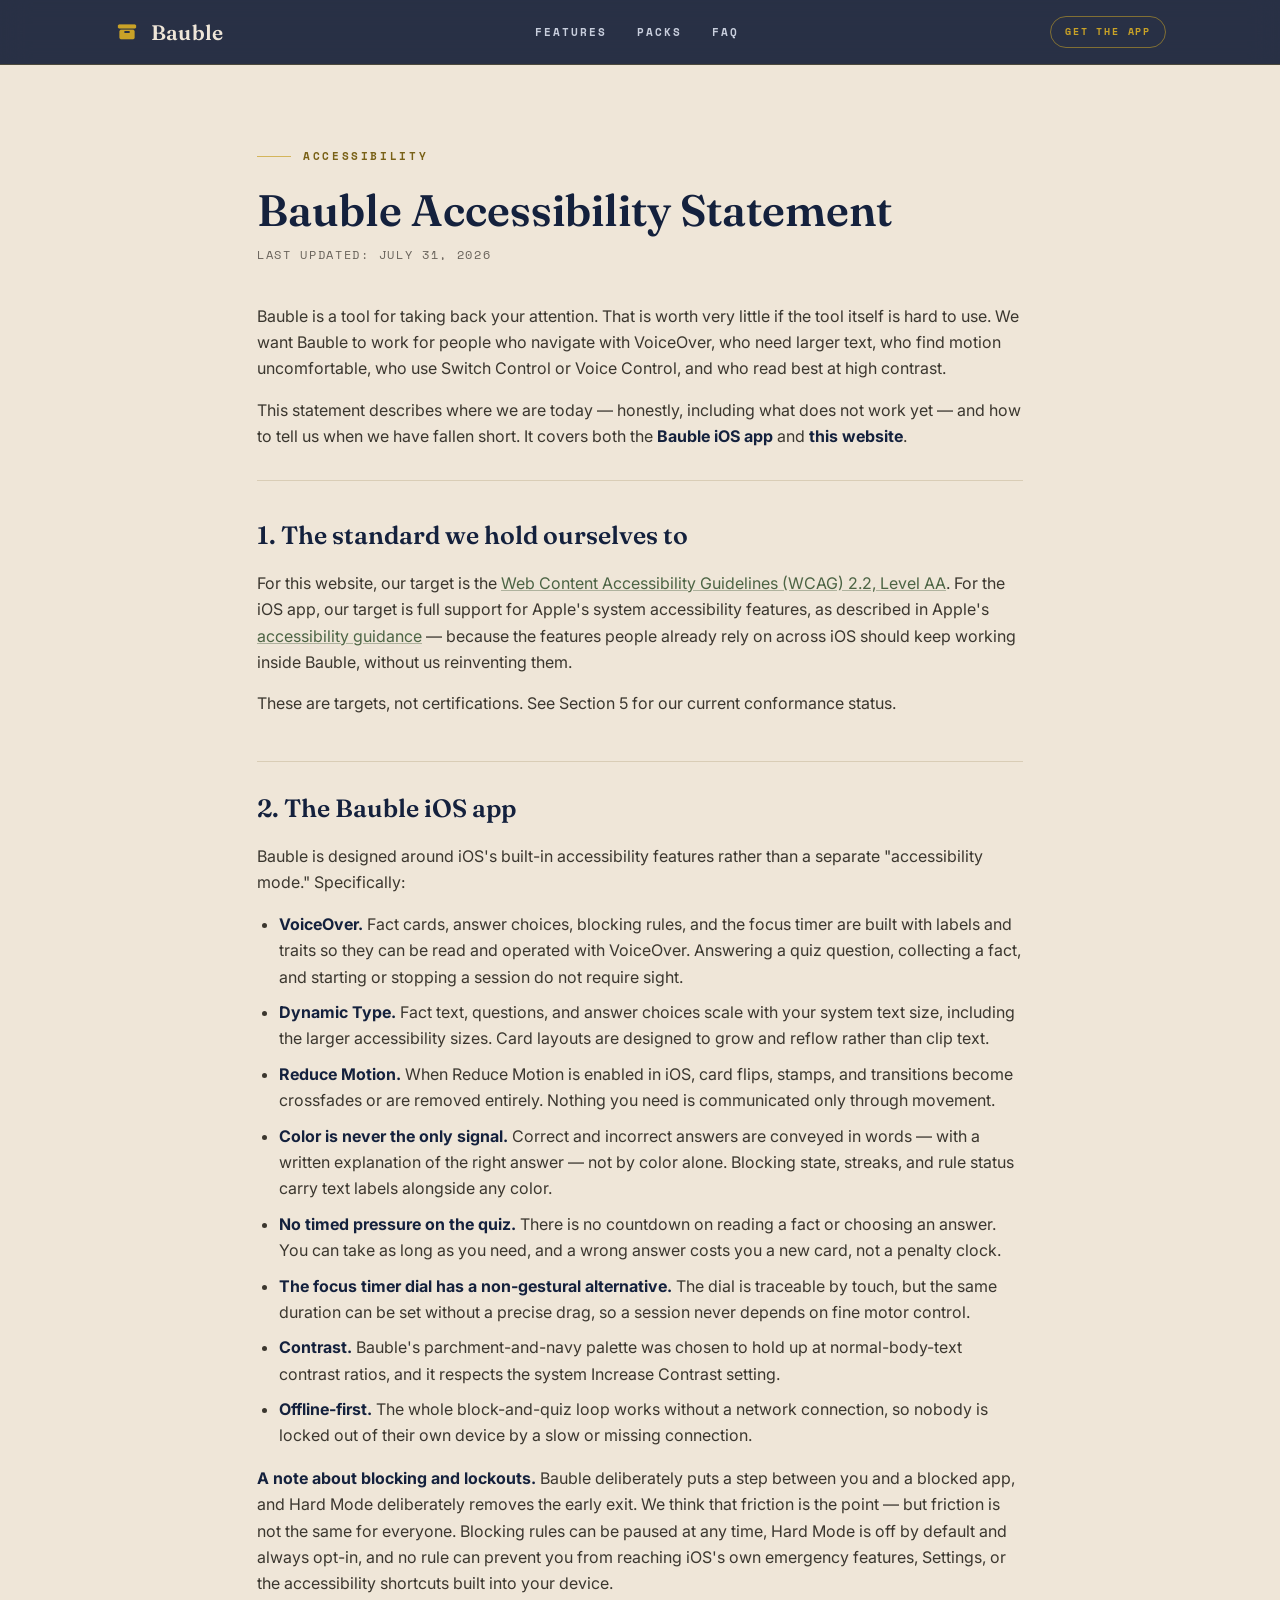
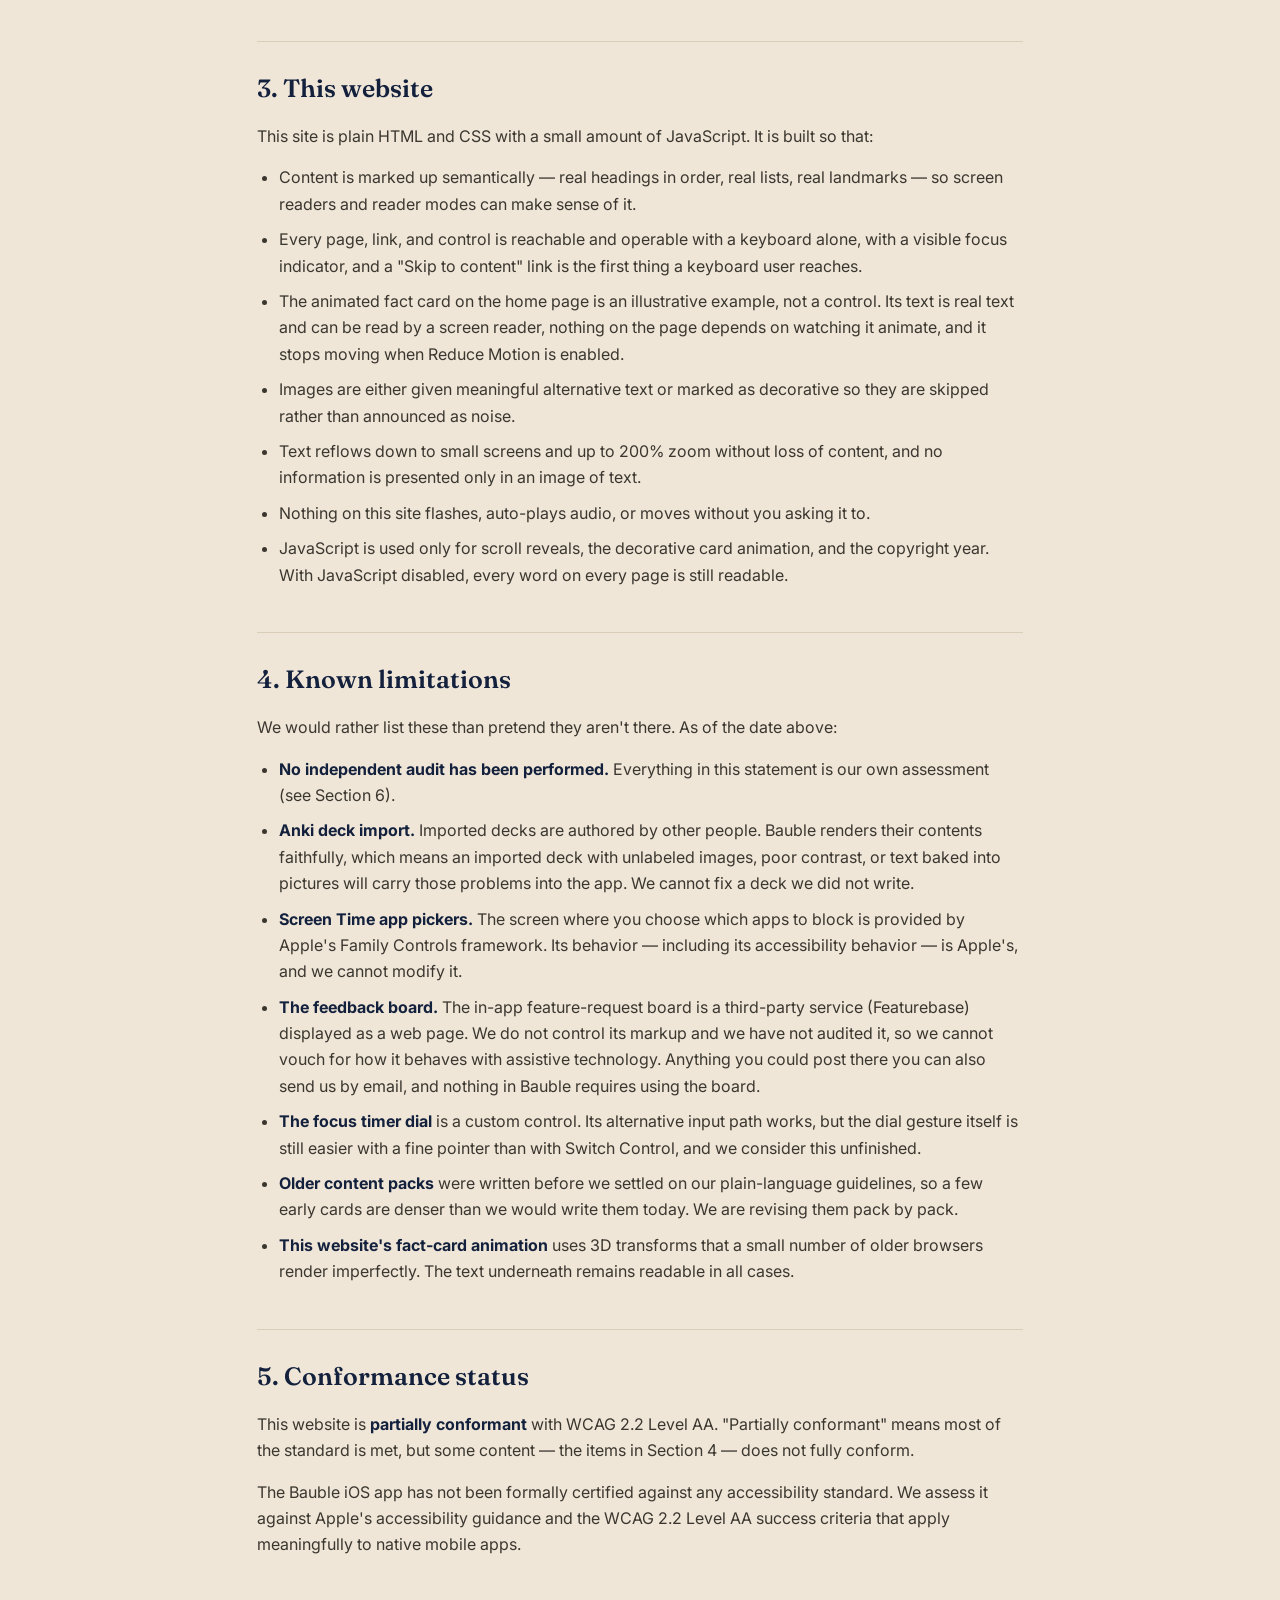
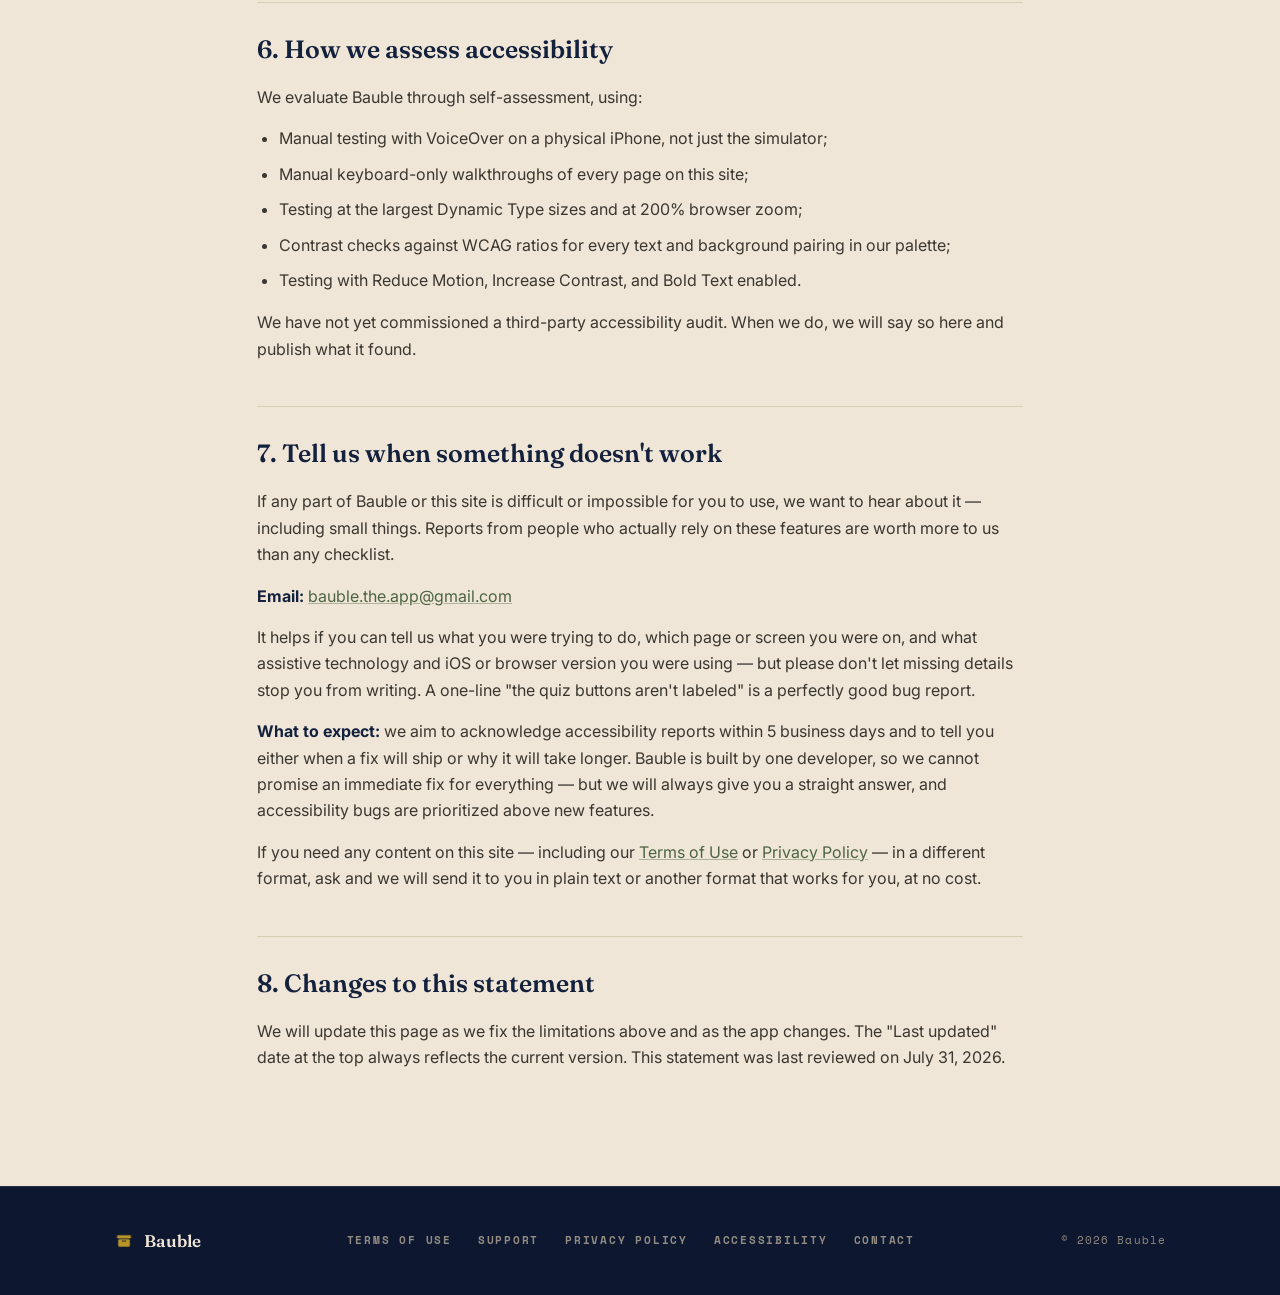
==== commit 24ef071b: "Launch the site: real App Store links and download badge Bauble is live on the App Store, but the si" ====
--- a/accessibility.html
+++ b/accessibility.html
@@ -28,7 +28,7 @@
         <a href="index.html#packs">Packs</a>
         <a href="index.html#faq">FAQ</a>
       </div>
-      <span class="pill">Coming soon</span>
+      <a class="pill" href="https://apps.apple.com/us/app/bauble-screentime-flashcards/id6789819513">Get the app</a>
     </div>
   </nav>
 
--- a/styles.css
+++ b/styles.css
@@ -201,6 +201,11 @@
   padding: 7px 14px;
   white-space: nowrap;
 }
+a.pill {
+  text-decoration: none;
+  transition: border-color 0.25s ease, background 0.25s ease;
+}
+a.pill:hover { border-color: var(--gold); background: var(--gold-soft); }
 
 @media (max-width: 760px) {
   .nav-links { display: none; }
@@ -250,23 +255,17 @@
   gap: 20px;
   flex-wrap: wrap;
 }
-.btn-gold {
-  display: inline-flex;
-  align-items: center;
-  gap: 10px;
-  font-family: var(--font-mono);
-  font-size: 12px;
-  font-weight: 700;
-  letter-spacing: 0.16em;
-  text-transform: uppercase;
-  color: var(--ink-navy);
-  background: var(--gold);
-  border: none;
-  border-radius: 6px;
-  padding: 15px 24px;
-  cursor: default;
-  box-shadow: 0 8px 24px -8px rgba(201, 162, 39, 0.5);
-}
+/* Apple's official badge artwork — never recolour, crop, or add to the SVG
+   itself; hover treatment lives on the link wrapper only. */
+.btn-badge {
+  display: inline-block;
+  line-height: 0;
+  border-radius: 8px;
+  transition: transform 0.25s ease, opacity 0.25s ease;
+}
+.btn-badge img { display: block; height: 40px; width: auto; }
+.btn-badge:hover { transform: translateY(-2px); opacity: 0.9; }
+
 .btn-ghost {
   font-family: var(--font-mono);
   font-size: 12px;
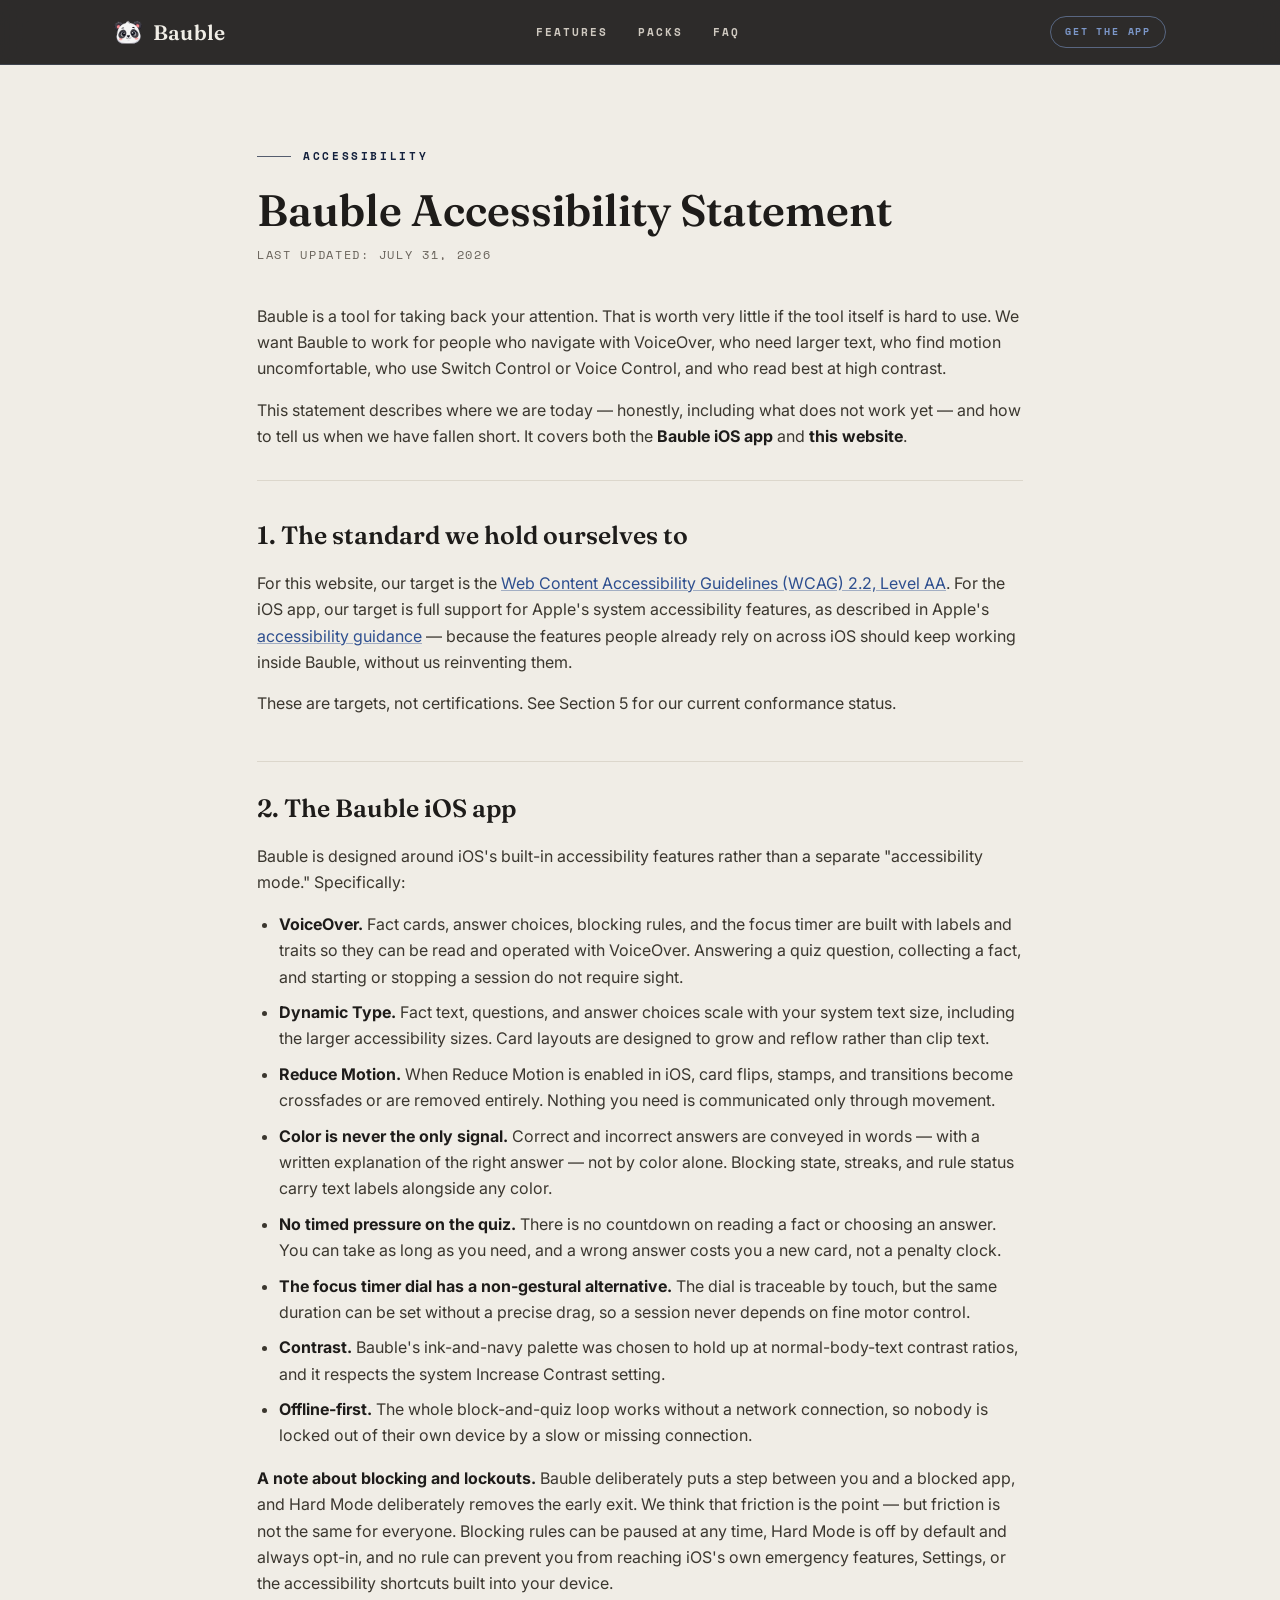
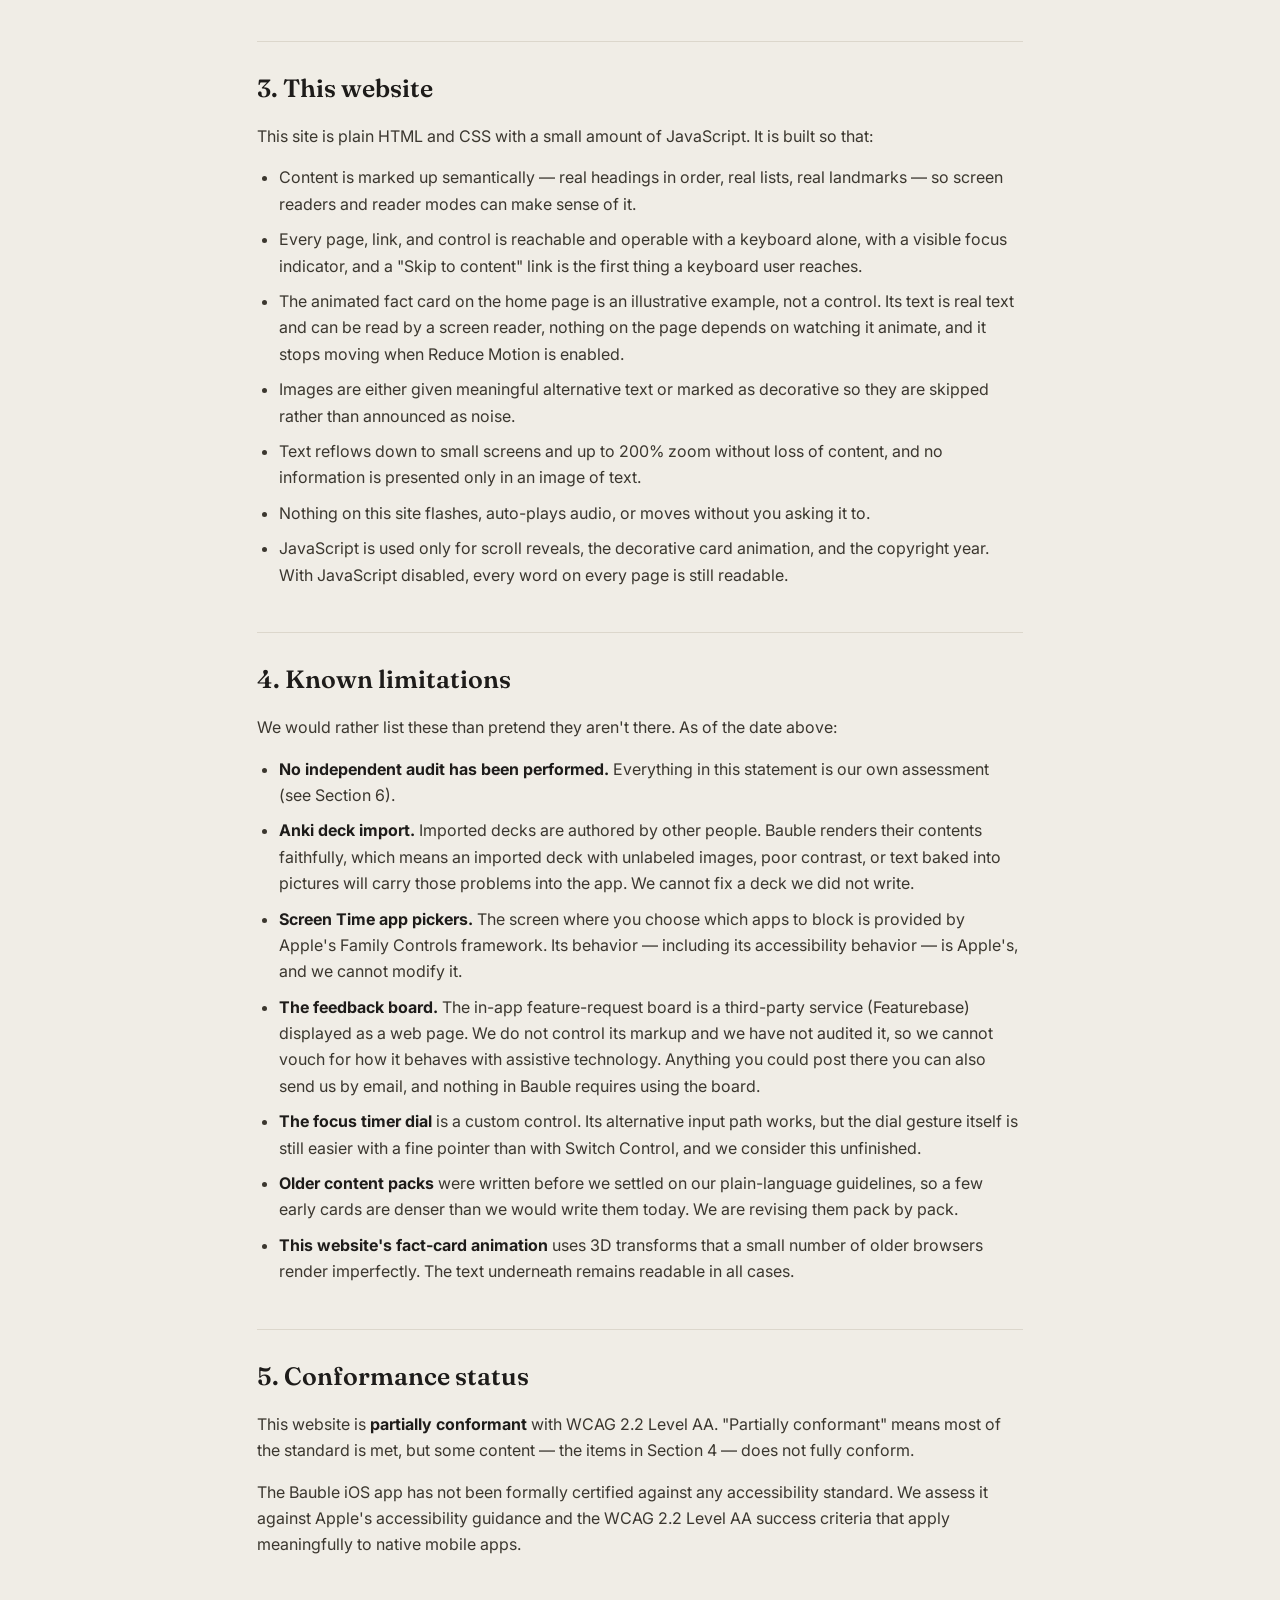
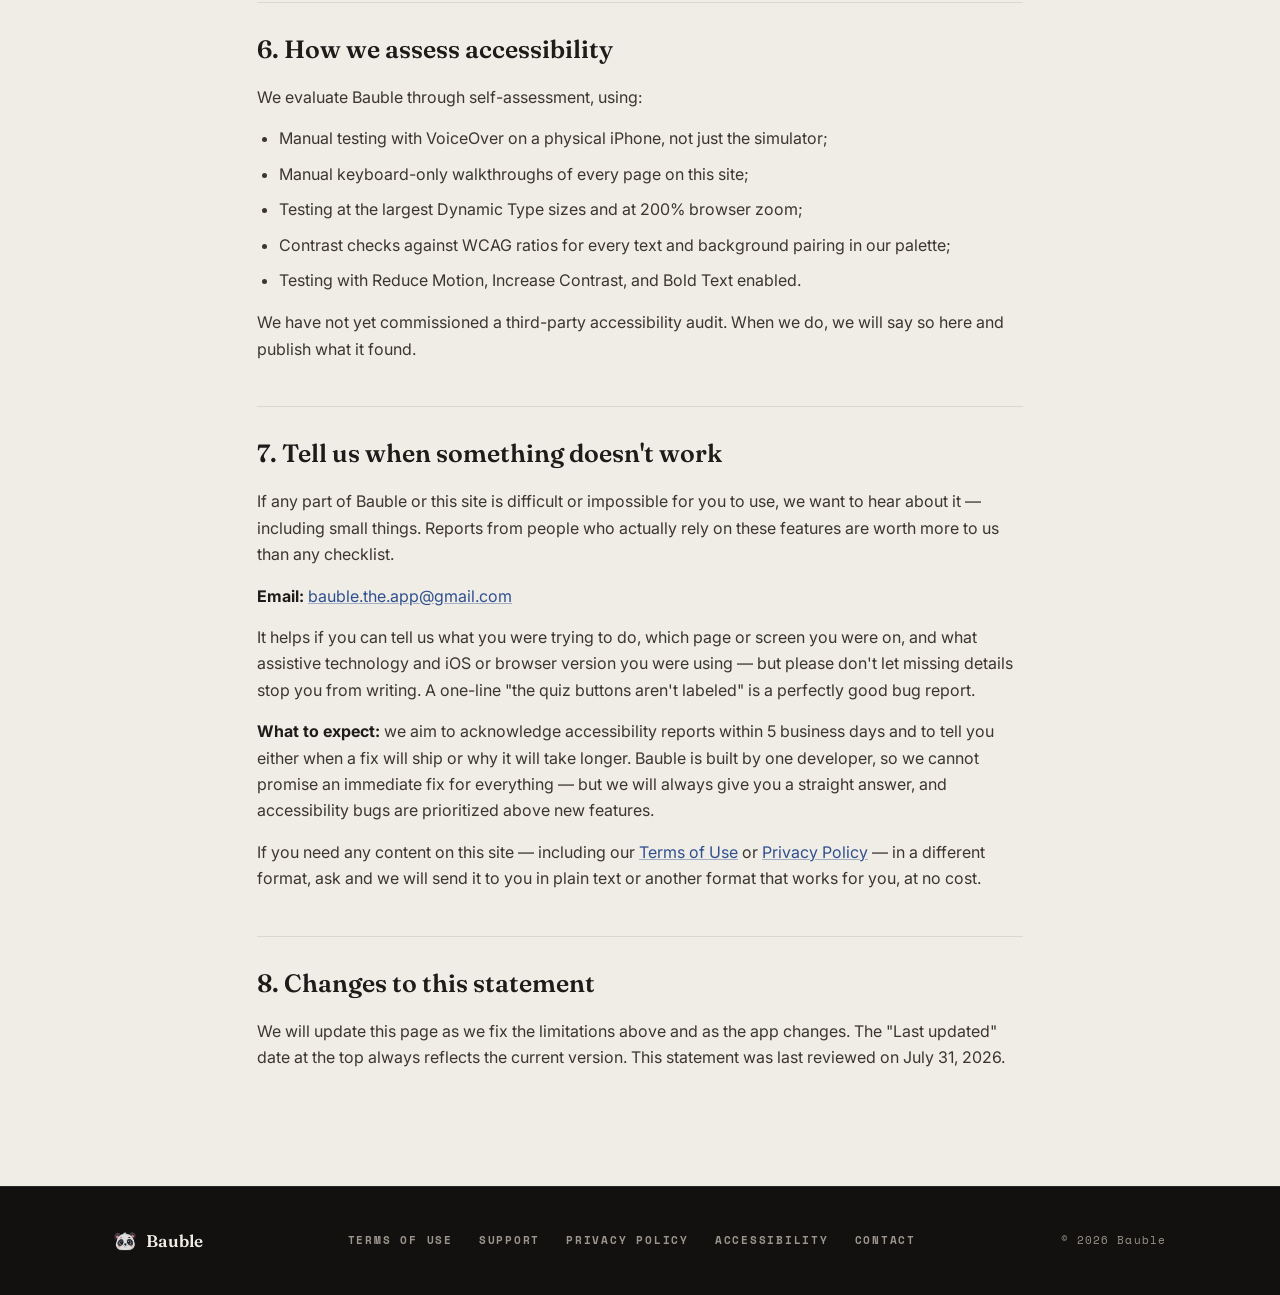
==== commit 83495b96: "Repaint the site in the panda theme Swap the navy/parchment/gold palette for panda ink and the app's" ====
--- a/accessibility.html
+++ b/accessibility.html
@@ -5,7 +5,7 @@
   <meta name="viewport" content="width=device-width, initial-scale=1.0">
   <title>Accessibility Statement — Bauble</title>
   <meta name="description" content="Accessibility Statement for the Bauble iOS app and website.">
-  <meta name="theme-color" content="#14213D">
+  <meta name="theme-color" content="#1E1C1A">
   <link rel="icon" type="image/png" href="assets/app-icon.png">
   <link rel="apple-touch-icon" href="assets/apple-touch-icon.png">
   <link rel="preconnect" href="https://fonts.googleapis.com">
@@ -20,7 +20,7 @@
   <nav class="site-nav">
     <div class="container">
       <a class="brand" href="index.html">
-        <img src="assets/wordmark.png" alt="">
+        <img src="assets/panda-mark.png" alt="">
         <span>Bauble</span>
       </a>
       <div class="nav-links">
@@ -53,7 +53,7 @@
       <li><strong>Color is never the only signal.</strong> Correct and incorrect answers are conveyed in words — with a written explanation of the right answer — not by color alone. Blocking state, streaks, and rule status carry text labels alongside any color.</li>
       <li><strong>No timed pressure on the quiz.</strong> There is no countdown on reading a fact or choosing an answer. You can take as long as you need, and a wrong answer costs you a new card, not a penalty clock.</li>
       <li><strong>The focus timer dial has a non-gestural alternative.</strong> The dial is traceable by touch, but the same duration can be set without a precise drag, so a session never depends on fine motor control.</li>
-      <li><strong>Contrast.</strong> Bauble's parchment-and-navy palette was chosen to hold up at normal-body-text contrast ratios, and it respects the system Increase Contrast setting.</li>
+      <li><strong>Contrast.</strong> Bauble's ink-and-navy palette was chosen to hold up at normal-body-text contrast ratios, and it respects the system Increase Contrast setting.</li>
       <li><strong>Offline-first.</strong> The whole block-and-quiz loop works without a network connection, so nobody is locked out of their own device by a slow or missing connection.</li>
     </ul>
     <p><strong>A note about blocking and lockouts.</strong> Bauble deliberately puts a step between you and a blocked app, and Hard Mode deliberately removes the early exit. We think that friction is the point — but friction is not the same for everyone. Blocking rules can be paused at any time, Hard Mode is off by default and always opt-in, and no rule can prevent you from reaching iOS's own emergency features, Settings, or the accessibility shortcuts built into your device.</p>
@@ -111,7 +111,7 @@
   <footer class="site-footer">
     <div class="container">
       <div class="footer-brand">
-        <img src="assets/wordmark.png" alt="">
+        <img src="assets/panda-mark.png" alt="">
         <span>Bauble</span>
       </div>
       <div class="footer-links">
@@ -125,5 +125,6 @@
     </div>
   </footer>
 
+  <script src="in-app-browser.js" defer></script>
 </body>
 </html>
--- a/styles.css
+++ b/styles.css
@@ -1,37 +1,51 @@
 /* ============================================================
    Bauble — card system
-   Palette (exact tokens from the app spec):
-   ink-navy #14213D · parchment #EFE6D8 · gold #C9A227
-   moss #4C6444 · ember #E1603D · ash #8B8378
+   Panda palette:
+   panda-ink #1E1C1A · paper #F0EDE6 · app navy #14213D
+   lifted navy #7C97C9 · link blue #2E4F8F · ember #E1603D · ash #69635B
+
+   The token names below (--ink-navy, --gold) are historical — they are
+   the slots the whole sheet is wired to, so the panda theme repaints
+   their values rather than renaming ~200 usages.
    ============================================================ */
 
 :root {
-  --ink-navy: #14213D;
-  --ink-deep: #0D1730;
-  --parchment: #EFE6D8;
-  --parchment-bright: #F6EFE3;
-  --parchment-line: #D9CDB6;
-  --gold: #C9A227;
-  --gold-soft: rgba(201, 162, 39, 0.14);
-  /* Gold reads at 6.6:1 on navy but only 2.0:1 on parchment, so text-on-light
-     uses a darkened gold; --gold stays for dark grounds, rules, and icons. */
-  --gold-text: #796117;
-  --moss: #4C6444;
+  --ink-navy: #1E1C1A;
+  --ink-deep: #121110;
+  --parchment: #F0EDE6;
+  --parchment-bright: #FAF8F4;
+  --parchment-line: #DCD7CC;
+  /* The app's navy is 1.06:1 on panda ink — invisible — so the accent is
+     split by ground: --gold-text is the app's own #14213D for anything on
+     paper, --gold is that navy lifted until it clears 4.5:1 on the dark. */
+  --gold: #7C97C9;
+  --gold-soft: rgba(124, 151, 201, 0.14);
+  --gold-text: #14213D;
+  /* tint of the app navy, for fills and borders on light grounds */
+  --navy-soft: rgba(20, 33, 61, 0.07);
+  /* links and secondary marks on paper — blue enough to read as a link
+     next to the near-black body text, which the full navy is not */
+  --moss: #2E4F8F;
+  /* one focus ring for both grounds: 3.8:1 on ink, 3.75:1 on paper */
+  --focus: #5878B8;
   --ember: #E1603D;
   /* Muted greys, split by ground so both clear 4.5:1 for small text. */
   --ash: #69635B;
-  --ash-on-dark: #938C82;
+  --ash-on-dark: #9C958B;
   --ink-text: #232323;
-  --navy-text: #C8CEDD;
+  --navy-text: #CFC9C0;
 
   --font-display: "Fraunces", "Iowan Old Style", Georgia, serif;
   --font-body: "Inter", -apple-system, "Helvetica Neue", sans-serif;
   --font-mono: "Space Mono", "SF Mono", Menlo, monospace;
 
+  /* paw silhouette, for mask-image accents */
+  --paw-mask: url("data:image/svg+xml,<svg xmlns='http%3A//www.w3.org/2000/svg' viewBox='0 0 24 24' fill='%23000'><ellipse cx='7.1' cy='7.6' rx='2.5' ry='3.1'/><ellipse cx='13.1' cy='5.6' rx='2.4' ry='3.2'/><ellipse cx='18.6' cy='8.6' rx='2.3' ry='2.9'/><ellipse cx='21.1' cy='14.4' rx='2.1' ry='2.5'/><path d='M12.9 11.3c3 0 6.2 2.6 6.2 5.6 0 2.4-2 3.9-4.4 3.9-1.3 0-2.2-.5-3.4-.5s-2.1.6-3.4.6c-2.4 0-4.3-1.5-4.3-3.9 0-3.1 3.2-5.7 6.2-5.7z'/></svg>");
+
   --container: 1100px;
   --radius: 10px;
-  --shadow-card: 0 1px 2px rgba(20, 33, 61, 0.10), 0 10px 30px -12px rgba(20, 33, 61, 0.25);
-  --shadow-lift: 0 2px 4px rgba(20, 33, 61, 0.12), 0 22px 44px -16px rgba(20, 33, 61, 0.35);
+  --shadow-card: 0 1px 2px rgba(30, 28, 26, 0.10), 0 10px 30px -12px rgba(30, 28, 26, 0.25);
+  --shadow-lift: 0 2px 4px rgba(30, 28, 26, 0.12), 0 22px 44px -16px rgba(30, 28, 26, 0.35);
 }
 
 * { margin: 0; padding: 0; box-sizing: border-box; }
@@ -59,7 +73,7 @@
 
 /* ---------- keyboard access ---------- */
 :focus-visible {
-  outline: 2px solid var(--gold);
+  outline: 2px solid var(--focus);
   outline-offset: 3px;
   border-radius: 3px;
 }
@@ -109,7 +123,7 @@
   content: "";
   width: 34px;
   height: 1px;
-  background: var(--gold);
+  background: currentColor;
   opacity: 0.7;
 }
 
@@ -134,10 +148,10 @@
   position: sticky;
   top: 0;
   z-index: 50;
-  background: rgba(13, 23, 48, 0.88);
+  background: rgba(18, 17, 16, 0.88);
   backdrop-filter: blur(14px);
   -webkit-backdrop-filter: blur(14px);
-  border-bottom: 1px solid rgba(201, 162, 39, 0.22);
+  border-bottom: 1px solid rgba(124, 151, 201, 0.22);
 }
 .site-nav .container {
   display: flex;
@@ -151,7 +165,7 @@
   gap: 11px;
   text-decoration: none;
 }
-.brand img { width: 26px; height: 26px; }
+.brand img { width: 28px; height: 28px; }
 .brand span {
   font-family: var(--font-display);
   font-weight: 600;
@@ -196,7 +210,7 @@
   letter-spacing: 0.18em;
   text-transform: uppercase;
   color: var(--gold);
-  border: 1px solid rgba(201, 162, 39, 0.55);
+  border: 1px solid rgba(124, 151, 201, 0.55);
   border-radius: 999px;
   padding: 7px 14px;
   white-space: nowrap;
@@ -216,8 +230,8 @@
    ============================================================ */
 .hero {
   background:
-    radial-gradient(1100px 520px at 78% -10%, rgba(201, 162, 39, 0.13), transparent 60%),
-    radial-gradient(900px 500px at 8% 110%, rgba(76, 100, 68, 0.18), transparent 60%),
+    radial-gradient(1100px 520px at 78% -10%, rgba(124, 151, 201, 0.13), transparent 60%),
+    radial-gradient(900px 500px at 8% 110%, rgba(46, 79, 143, 0.22), transparent 60%),
     linear-gradient(180deg, var(--ink-deep) 0%, var(--ink-navy) 100%);
   color: var(--parchment);
   overflow: hidden;
@@ -274,7 +288,7 @@
   text-transform: uppercase;
   color: var(--parchment);
   text-decoration: none;
-  border-bottom: 1px solid rgba(239, 230, 216, 0.35);
+  border-bottom: 1px solid rgba(240, 237, 230, 0.35);
   padding-bottom: 3px;
   transition: border-color 0.25s ease, color 0.25s ease;
 }
@@ -332,7 +346,8 @@
   color: var(--ash);
   margin-bottom: 16px;
 }
-.card-meta .dot { color: var(--gold); }
+.card-meta .dot { color: var(--gold-text); }
+.card-meta .dot .leaf { width: 12px; height: 12px; vertical-align: -2px; }
 .card-face .card-title {
   font-family: var(--font-display);
   font-size: 23px;
@@ -369,8 +384,8 @@
 }
 .choice:last-child { margin-bottom: 0; }
 .choice.correct-picked {
-  border-color: var(--gold);
-  background: var(--gold-soft);
+  border-color: var(--gold-text);
+  background: var(--navy-soft);
   color: var(--ink-navy);
   font-weight: 600;
 }
@@ -414,7 +429,7 @@
   font-size: 12px;
   letter-spacing: 0.18em;
   text-transform: uppercase;
-  color: var(--moss);
+  color: var(--gold-text);
   opacity: 0;
   transition: opacity 0.4s ease 1.35s;
 }
@@ -479,15 +494,21 @@
   transition: transform 0.3s cubic-bezier(0.2, 0.7, 0.3, 1), box-shadow 0.3s ease;
 }
 .step-card:hover { transform: translateY(-5px); box-shadow: var(--shadow-lift); }
+/* the panda's paw — one palm pad and four toes, inheriting currentColor
+   so it takes the ground's accent wherever it lands */
+.paw { width: 1em; height: 1em; flex-shrink: 0; }
+
 .step-no {
+  display: inline-flex;
+  align-items: center;
+  gap: 7px;
   font-family: var(--font-mono);
   font-size: 11px;
   font-weight: 700;
   letter-spacing: 0.22em;
   color: var(--gold-text);
-  border: 1px solid rgba(201, 162, 39, 0.5);
+  border: 1px solid rgba(20, 33, 61, 0.35);
   border-radius: 4px;
-  display: inline-block;
   padding: 4px 9px;
   margin-bottom: 18px;
 }
@@ -528,7 +549,7 @@
   border: 1px solid var(--parchment-line);
   border-radius: 8px;
   background: var(--parchment-bright);
-  color: var(--moss);
+  color: var(--gold-text);
   margin-bottom: 16px;
 }
 .feature .icon svg { width: 20px; height: 20px; }
@@ -571,11 +592,11 @@
   font-weight: 700;
   letter-spacing: 0.14em;
   text-transform: uppercase;
-  color: var(--moss);
-  border: 1px solid rgba(76, 100, 68, 0.4);
+  color: var(--gold-text);
+  border: 1px solid rgba(20, 33, 61, 0.3);
   border-radius: 999px;
   padding: 6px 12px;
-  background: rgba(76, 100, 68, 0.07);
+  background: var(--navy-soft);
 }
 
 .mcat-stat {
@@ -625,8 +646,8 @@
 .sample-card .explain {
   margin-top: 14px;
   padding: 12px 14px;
-  border-left: 3px solid var(--moss);
-  background: rgba(76, 100, 68, 0.07);
+  border-left: 3px solid var(--gold-text);
+  background: var(--navy-soft);
   border-radius: 0 7px 7px 0;
   font-size: 13px;
   line-height: 1.6;
@@ -644,20 +665,20 @@
   gap: 14px;
   align-items: flex-start;
   padding: 13px 0;
-  border-bottom: 1px solid rgba(239, 230, 216, 0.12);
+  border-bottom: 1px solid rgba(240, 237, 230, 0.12);
   font-size: 15px;
   color: var(--navy-text);
 }
 .anki-list li:last-child { border-bottom: none; }
 .anki-list li strong { color: var(--parchment); font-weight: 600; }
 .anki-list .li-icon { color: var(--gold); flex-shrink: 0; margin-top: 3px; }
-.anki-list .li-icon svg { width: 17px; height: 17px; }
+.anki-list .li-icon svg { width: 16px; height: 16px; }
 .anki-list code {
   font-family: var(--font-mono);
   font-size: 12.5px;
   color: var(--gold);
-  background: rgba(201, 162, 39, 0.1);
-  border: 1px solid rgba(201, 162, 39, 0.3);
+  background: rgba(124, 151, 201, 0.1);
+  border: 1px solid rgba(124, 151, 201, 0.3);
   border-radius: 4px;
   padding: 1px 5px;
 }
@@ -674,8 +695,8 @@
   font-size: 12px;
   letter-spacing: 0.06em;
   color: var(--parchment);
-  background: rgba(239, 230, 216, 0.08);
-  border: 1px solid rgba(239, 230, 216, 0.25);
+  background: rgba(240, 237, 230, 0.08);
+  border: 1px solid rgba(240, 237, 230, 0.25);
   border-radius: 8px;
   padding: 11px 16px;
   box-shadow: 0 14px 30px -12px rgba(0,0,0,0.5);
@@ -808,7 +829,7 @@
    ============================================================ */
 .closing {
   background:
-    radial-gradient(900px 420px at 50% -20%, rgba(201, 162, 39, 0.15), transparent 65%),
+    radial-gradient(900px 420px at 50% -20%, rgba(124, 151, 201, 0.15), transparent 65%),
     linear-gradient(180deg, var(--ink-navy) 0%, var(--ink-deep) 100%);
   color: var(--parchment);
   text-align: center;
@@ -830,15 +851,17 @@
 .closing .eyebrow { justify-content: center; }
 .closing .eyebrow::after {
   content: "";
-  width: 34px; height: 1px;
+  width: 13px; height: 13px;
   background: var(--gold);
-  opacity: 0.7;
+  opacity: 0.85;
+  -webkit-mask: var(--paw-mask) center / contain no-repeat;
+  mask: var(--paw-mask) center / contain no-repeat;
 }
 
 .site-footer {
   background: var(--ink-deep);
   color: var(--ash-on-dark);
-  border-top: 1px solid rgba(239, 230, 216, 0.1);
+  border-top: 1px solid rgba(240, 237, 230, 0.1);
   padding: 40px 0;
 }
 .site-footer .container {
@@ -849,7 +872,7 @@
   flex-wrap: wrap;
 }
 .footer-brand { display: flex; align-items: center; gap: 10px; }
-.footer-brand img { width: 20px; height: 20px; opacity: 0.9; }
+.footer-brand img { width: 22px; height: 22px; opacity: 0.9; }
 .footer-brand span {
   font-family: var(--font-display);
   font-size: 17px;
@@ -920,7 +943,7 @@
 .legal-doc ul { margin: 0 0 16px 22px; }
 .legal-doc li { margin-bottom: 9px; font-size: 16px; color: #3B372F; }
 .legal-doc strong { color: var(--ink-navy); }
-.legal-doc a { color: var(--moss); text-decoration-color: rgba(76,100,68,0.4); }
+.legal-doc a { color: var(--moss); text-decoration-color: rgba(46,79,143,0.4); }
 .legal-doc a:hover { color: var(--gold-text); }
 .legal-doc hr {
   border: none;
@@ -947,3 +970,156 @@
   .anki-visual:hover .fan-1, .anki-visual:hover .fan-3 { transform: none; }
   * { animation-duration: 0.01ms !important; transition-duration: 0.2s !important; }
 }
+
+/* ---------- in-app browser explainer ----------
+   Only ever shown to iOS Instagram/Facebook visitors, whose webview cannot
+   hand apps.apple.com links off to the App Store. See in-app-browser.js. */
+.iab-backdrop {
+  position: fixed;
+  inset: 0;
+  z-index: 200;
+  display: none;
+  align-items: center;
+  justify-content: center;
+  padding: 20px;
+  background: rgba(18, 17, 16, 0.62);
+}
+.iab-backdrop.is-open { display: flex; }
+body.iab-locked { overflow: hidden; }
+
+.iab-panel {
+  width: 100%;
+  max-width: 380px;
+  padding: 26px 24px 22px;
+  background: var(--parchment-bright);
+  border: 1px solid var(--parchment-line);
+  border-radius: var(--radius);
+  box-shadow: var(--shadow-lift);
+  text-align: left;
+}
+
+.iab-title {
+  margin: 0 0 10px;
+  font-family: var(--font-display);
+  font-size: 21px;
+  line-height: 1.25;
+  color: var(--ink-navy);
+}
+.iab-alt {
+  margin: 0 0 8px;
+  font-family: var(--font-body);
+  font-size: 14.5px;
+  line-height: 1.55;
+  color: var(--ink-text);
+}
+.iab-alt strong { font-weight: 600; }
+
+.iab-link {
+  display: inline-block;
+  margin-bottom: 20px;
+  font-family: var(--font-body);
+  font-size: 14.5px;
+  font-weight: 600;
+  color: var(--gold-text);
+  text-decoration: underline;
+  text-underline-offset: 3px;
+}
+
+/* "Try again" gets its own row above the instructions — it is the one control
+   that can still succeed, so it shouldn't compete with Copy and Close. */
+.iab-btn-wide { width: 100%; margin-bottom: 16px; }
+.iab-hint { margin-bottom: 16px; color: var(--ash); }
+
+.iab-actions { display: flex; gap: 10px; }
+.iab-btn {
+  flex: 1;
+  padding: 12px 14px;
+  font-family: var(--font-mono);
+  font-size: 11.5px;
+  font-weight: 700;
+  letter-spacing: 0.14em;
+  text-transform: uppercase;
+  color: var(--ink-navy);
+  background: transparent;
+  border: 1px solid var(--parchment-line);
+  border-radius: var(--radius);
+  cursor: pointer;
+  transition: background 0.2s ease, border-color 0.2s ease;
+}
+.iab-btn-primary {
+  color: var(--parchment-bright);
+  background: var(--ink-navy);
+  border-color: var(--ink-navy);
+}
+
+/* ---------- /download ----------
+   A page built to disappear. Normal browsers replace the document before this
+   ever paints; only in-app-browser visitors see it, and for them the entire
+   screen is the tap target, so it is one uninterrupted gradient with the CTA
+   in the middle. See in-app-browser.js. */
+.dl-body {
+  min-height: 100vh;
+  min-height: 100dvh;
+  background: var(--ink-navy);
+  /* No text selection: every tap here is meant to be a tap, not a drag that
+     starts selecting the headline. */
+  -webkit-user-select: none;
+  user-select: none;
+  -webkit-tap-highlight-color: transparent;
+}
+
+.dl-screen {
+  min-height: 100vh;
+  min-height: 100dvh;
+  display: flex;
+  flex-direction: column;
+  align-items: center;
+  justify-content: center;
+  gap: 18px;
+  padding: 32px 24px;
+  text-align: center;
+  cursor: pointer;
+  background:
+    radial-gradient(120% 80% at 50% 0%, rgba(124, 151, 201, 0.20), transparent 62%),
+    linear-gradient(168deg, #2A2724 0%, var(--ink-navy) 46%, var(--ink-deep) 100%);
+}
+
+.dl-logo {
+  width: 88px;
+  height: 88px;
+  border-radius: 20px;
+  box-shadow: var(--shadow-lift);
+}
+
+.dl-title {
+  font-family: var(--font-display);
+  font-size: 34px;
+  font-weight: 600;
+  line-height: 1.15;
+  color: var(--parchment-bright);
+}
+
+.dl-cta {
+  display: block;
+  width: 100%;
+  max-width: 320px;
+  margin-top: 10px;
+  padding: 19px 28px;
+  font-family: var(--font-body);
+  font-size: 19px;
+  font-weight: 600;
+  color: var(--ink-navy);
+  background: var(--gold);
+  border-radius: 999px;
+  text-decoration: none;
+  box-shadow: var(--shadow-lift);
+}
+
+.dl-note {
+  font-family: var(--font-mono);
+  font-size: 11.5px;
+  font-weight: 700;
+  letter-spacing: 0.14em;
+  text-transform: uppercase;
+  color: var(--ash-on-dark);
+}
